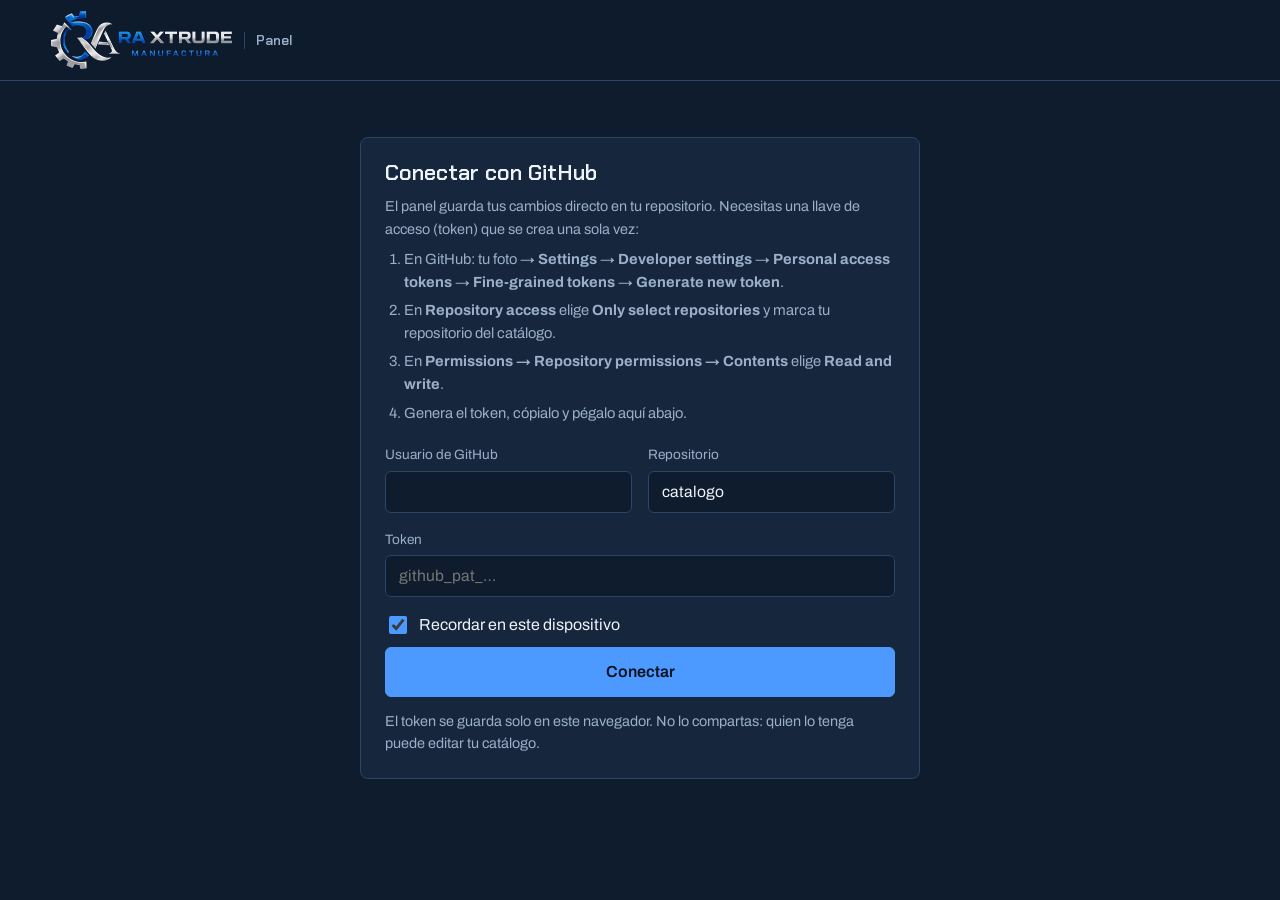
==== admin.html @ fa00239f "Add files via upload" ====
<!doctype html>
<html lang="es">
<head>
  <meta charset="utf-8">
  <meta name="viewport" content="width=device-width, initial-scale=1, viewport-fit=cover">
  <meta name="robots" content="noindex, nofollow">
  <title>Panel del catálogo | RA Xtrude</title>
  <meta name="theme-color" content="#0F1C2E">
  <link rel="icon" type="image/png" href="marca/favicon.png">
  <link rel="apple-touch-icon" href="marca/icono-180.png">
  <link rel="preconnect" href="https://fonts.googleapis.com">
  <link rel="preconnect" href="https://fonts.gstatic.com" crossorigin>
  <link href="https://fonts.googleapis.com/css2?family=Archivo:wght@400;500;600&family=Chakra+Petch:wght@500;600;700&display=swap" rel="stylesheet">
  <link rel="stylesheet" href="estilos.css">
  <style>
    .barra-interior { gap: 1rem; }
    .marca-panel { font: 600 .85rem var(--display); color: var(--tenue); border-left: 1px solid var(--linea); padding-left: .7rem; }
    @media (max-width: 860px) { .marca-panel { display: none; } }
    .acciones { display: flex; align-items: center; gap: .6rem; }
    .estado { font-size: .85rem; color: var(--tenue); }
    .estado.pendiente { color: #FFC56B; }
    .btn:disabled { opacity: .45; cursor: not-allowed; }
    .btn-peligro { background: transparent; color: #FF8A80; border-color: #6B3A40; }
    .btn-peligro:hover { background: rgba(255, 138, 128, .1); }
    .btn-chico { padding: .45rem .7rem; font-size: .82rem; }

    main.envoltura { padding-block: 1.5rem 4rem; }
    .panel { background: var(--panel); border: 1px solid var(--linea); border-radius: 8px; padding: 1.5rem; }
    .panel h2 { font-size: 1.35rem; margin-bottom: .6rem; }
    .panel + .panel { margin-top: 1.25rem; }
    .ayuda { color: var(--tenue); font-size: .9rem; margin: .25rem 0 0; }
    .ayuda a { color: var(--azul); }

    .conectar { max-width: 560px; margin: 2rem auto; }
    .conectar ol { color: var(--tenue); font-size: .92rem; padding-left: 1.2rem; margin: .5rem 0 1.25rem; }
    .conectar li { margin-bottom: .35rem; }
    .conectar code { color: var(--blanco); }

    .campo { display: flex; flex-direction: column; gap: .35rem; margin-bottom: 1rem; min-width: 0; }
    .campo > span { font-size: .85rem; color: var(--tenue); }
    .campo input[type=text], .campo input[type=number], .campo input[type=password], .campo input[type=search], .campo select, .campo textarea, .entrada {
      font: 400 .98rem var(--texto); color: var(--blanco);
      background: var(--fondo); border: 1px solid var(--linea); border-radius: var(--radio);
      padding: .7rem .8rem; width: 100%;
    }
    .campo textarea { min-height: 90px; resize: vertical; }
    .campo input:focus, .campo select:focus, .campo textarea:focus, .entrada:focus { outline: none; border-color: var(--azul); box-shadow: 0 0 0 3px rgba(76,154,255,.25); }
    .campo input[readonly] { color: var(--tenue); }
    .fila { display: grid; gap: 0 1rem; grid-template-columns: repeat(auto-fit, minmax(170px, 1fr)); }
    .casilla { display: flex; align-items: center; gap: .55rem; margin-bottom: .6rem; cursor: pointer; }
    .casilla input { width: 18px; height: 18px; accent-color: var(--azul); }

    .pestanas { display: flex; gap: .4rem; margin-bottom: 1.25rem; border-bottom: 1px solid var(--linea); }
    .pestanas button {
      font: 600 .95rem var(--texto); color: var(--tenue); background: none; border: 0;
      padding: .75rem 1rem; border-bottom: 2px solid transparent; cursor: pointer; margin-bottom: -1px;
    }
    .pestanas button[aria-selected=true] { color: var(--blanco); border-bottom-color: var(--azul); }

    .dos-columnas { display: grid; grid-template-columns: 320px 1fr; gap: 1.25rem; align-items: start; }
    .lista { position: sticky; top: 96px; background: var(--panel); border: 1px solid var(--linea); border-radius: 8px; overflow: hidden; }
    .lista-cabeza { display: grid; gap: .6rem; padding: .9rem; border-bottom: 1px solid var(--linea); }
    .lista ul { list-style: none; margin: 0; padding: 0; max-height: calc(100vh - 260px); overflow-y: auto; }
    .lista li + li { border-top: 1px solid var(--linea); }
    .lista li button {
      width: 100%; display: grid; grid-template-columns: 46px 1fr; gap: .7rem; align-items: center;
      background: none; border: 0; color: var(--blanco); text-align: left; padding: .6rem .9rem; cursor: pointer; font: inherit;
    }
    .lista li button:hover { background: var(--panel-alto); }
    .lista li button[aria-current=true] { background: rgba(76,154,255,.14); box-shadow: inset 3px 0 var(--azul); }
    .lista img { width: 46px; height: 46px; object-fit: cover; border-radius: 4px; background: var(--capa); }
    .lista strong { display: block; font-weight: 500; font-size: .93rem; line-height: 1.3; }
    .lista small { color: var(--tenue); font-size: .78rem; }
    .marca-chica { font-size: .7rem; font-weight: 600; border-radius: 3px; padding: .05rem .35rem; margin-left: .3rem; }
    .marca-chica.oculto { background: #3A4A5E; color: var(--tenue); }
    .marca-chica.nuevo { background: #FFC56B; color: #1A1206; }

    .formulario { background: var(--panel); border: 1px solid var(--linea); border-radius: 8px; padding: 1.5rem; }
    .formulario h2 { font-size: 1.4rem; margin-bottom: 1.2rem; }
    .grupo { border: 0; padding: 0; margin: 0 0 1rem; }
    .grupo legend { font-size: .85rem; color: var(--tenue); margin-bottom: .45rem; padding: 0; }
    .chips label { cursor: pointer; }

    .fotos { display: grid; grid-template-columns: repeat(auto-fill, minmax(130px, 1fr)); gap: .75rem; }
    .foto-item { border: 1px solid var(--linea); border-radius: 6px; overflow: hidden; background: var(--fondo); }
    .foto-item img { width: 100%; aspect-ratio: 1; object-fit: cover; }
    .foto-item div { display: flex; gap: .3rem; padding: .4rem; }
    .foto-item button { flex: 1; font: 500 .75rem var(--texto); background: var(--panel-alto); color: var(--blanco); border: 1px solid var(--linea); border-radius: 4px; padding: .35rem; cursor: pointer; }
    .foto-item .portada { font-size: .75rem; color: var(--azul); padding: .35rem; text-align: center; flex: 1; }
    .subir {
      display: grid; place-items: center; text-align: center; gap: .3rem;
      border: 1px dashed var(--linea); border-radius: 6px; min-height: 130px; cursor: pointer; position: relative; color: var(--tenue); font-size: .85rem; padding: .5rem;
    }
    .subir:hover { border-color: var(--azul); color: var(--blanco); }
    .subir input { position: absolute; opacity: 0; width: 1px; height: 1px; }
    .subir svg { display: block; width: 26px; height: 26px; stroke: currentColor; fill: none; stroke-width: 1.8; stroke-linecap: round; }
    .pie-form { display: flex; justify-content: space-between; gap: 1rem; flex-wrap: wrap; border-top: 1px solid var(--linea); padding-top: 1.2rem; margin-top: .5rem; }

    .tabla-ajustes { display: grid; gap: .5rem; margin-bottom: 1rem; }
    .renglon { display: grid; grid-template-columns: 1fr auto; gap: .5rem; align-items: center; }
    .renglon.mat { grid-template-columns: 120px 1fr auto; }
    .renglon .botones { display: flex; gap: .3rem; }
    .renglon code { font-size: .78rem; color: var(--tenue); }
    .agregar { display: grid; grid-template-columns: 1fr auto; gap: .5rem; }
    .agregar.mat { grid-template-columns: 120px 1fr auto; }

    .aviso {
      position: fixed; left: 50%; bottom: calc(1.25rem + env(safe-area-inset-bottom, 0px)); translate: -50% 0; z-index: 30;
      background: var(--blanco); color: var(--fondo); font-weight: 500; font-size: .92rem;
      padding: .75rem 1.1rem; border-radius: 6px; max-width: calc(100% - 2rem);
      opacity: 0; pointer-events: none; transition: opacity .2s;
    }
    .aviso.visible { opacity: 1; }
    .aviso.error { background: #FF8A80; }
    .vacio-form { color: var(--tenue); text-align: center; padding: 3rem 1rem; }

    @media (max-width: 860px) {
      .dos-columnas { grid-template-columns: 1fr; }
      .lista { position: static; }
      .lista ul { max-height: 300px; }
      .acciones .estado { display: none; }
      .marca-texto small { display: none; }
      .renglon.mat, .agregar.mat { grid-template-columns: 1fr; }
    }
  </style>
</head>
<body>
  <header class="barra">
    <div class="envoltura barra-interior">
      <span class="marca"><img class="marca-logo" src="marca/logo.png" alt="RA Xtrude Manufactura" width="306" height="120"><span class="marca-panel">Panel</span></span>
      <div class="acciones" id="acciones" hidden>
        <span class="estado" id="estado"></span>
        <a class="btn btn-borde btn-chico" id="ver-sitio" href="./" target="_blank" rel="noopener">Ver sitio</a>
        <button class="btn btn-lleno btn-chico" id="publicar" type="button" disabled>Publicar cambios</button>
      </div>
    </div>
  </header>

  <main class="envoltura">
    <!-- Conexión -->
    <section class="panel conectar" id="conectar">
      <h2>Conectar con GitHub</h2>
      <p class="ayuda">El panel guarda tus cambios directo en tu repositorio. Necesitas una llave de acceso (token) que se crea una sola vez:</p>
      <ol>
        <li>En GitHub: tu foto → <b>Settings</b> → <b>Developer settings</b> → <b>Personal access tokens</b> → <b>Fine-grained tokens</b> → <b>Generate new token</b>.</li>
        <li>En <b>Repository access</b> elige <b>Only select repositories</b> y marca tu repositorio del catálogo.</li>
        <li>En <b>Permissions → Repository permissions → Contents</b> elige <b>Read and write</b>.</li>
        <li>Genera el token, cópialo y pégalo aquí abajo.</li>
      </ol>
      <div class="fila">
        <label class="campo"><span>Usuario de GitHub</span><input type="text" id="c-owner" autocomplete="off" autocapitalize="off" spellcheck="false"></label>
        <label class="campo"><span>Repositorio</span><input type="text" id="c-repo" autocomplete="off" autocapitalize="off" spellcheck="false"></label>
      </div>
      <label class="campo"><span>Token</span><input type="password" id="c-token" autocomplete="off" spellcheck="false" placeholder="github_pat_…"></label>
      <label class="casilla"><input type="checkbox" id="c-recordar" checked> Recordar en este dispositivo</label>
      <button class="btn btn-lleno btn-ancho" id="c-conectar" type="button">Conectar</button>
      <p class="ayuda" style="margin-top:.8rem">El token se guarda solo en este navegador. No lo compartas: quien lo tenga puede editar tu catálogo.</p>
    </section>

    <!-- Editor -->
    <section id="editor" hidden>
      <div class="pestanas" role="tablist">
        <button type="button" role="tab" data-vista="modelos" aria-selected="true">Modelos</button>
        <button type="button" role="tab" data-vista="ajustes" aria-selected="false">Categorías y datos</button>
      </div>

      <div id="vista-modelos" class="dos-columnas">
        <aside class="lista">
          <div class="lista-cabeza">
            <button class="btn btn-lleno" id="nuevo" type="button">Agregar modelo</button>
            <label class="campo" style="margin:0"><span class="solo-lector">Buscar modelo</span><input type="search" id="filtro" placeholder="Buscar modelo"></label>
          </div>
          <ul id="lista-modelos"></ul>
        </aside>
        <section class="formulario" id="formulario"></section>
      </div>

      <div id="vista-ajustes" hidden>
        <section class="panel">
          <h2>Datos del negocio</h2>
          <div class="fila">
            <label class="campo"><span>Nombre</span><input type="text" data-negocio="nombre"></label>
            <label class="campo"><span>Ciudad</span><input type="text" data-negocio="ciudad"></label>
          </div>
          <label class="campo"><span>WhatsApp (52 + 1 + 10 dígitos, sin espacios)</span><input type="text" data-negocio="whatsapp" inputmode="numeric"></label>
          <div class="fila">
            <label class="campo"><span>Instagram (liga completa, opcional)</span><input type="text" data-negocio="instagram"></label>
            <label class="campo"><span>Facebook (liga completa, opcional)</span><input type="text" data-negocio="facebook"></label>
          </div>
        </section>

        <section class="panel">
          <h2>Categorías</h2>
          <p class="ayuda" style="margin-bottom:1rem">El orden de esta lista es el orden en el sitio. Solo puedes borrar categorías sin modelos.</p>
          <div class="tabla-ajustes" id="tabla-categorias"></div>
          <div class="agregar">
            <input class="entrada" type="text" id="nueva-cat" placeholder="Nueva categoría, ej. Mascotas">
            <button class="btn btn-borde" type="button" id="agregar-cat">Agregar</button>
          </div>
        </section>

        <section class="panel">
          <h2>Materiales</h2>
          <p class="ayuda" style="margin-bottom:1rem">La descripción es lo que ve el cliente al elegir material.</p>
          <div class="tabla-ajustes" id="tabla-materiales"></div>
          <div class="agregar mat">
            <input class="entrada" type="text" id="nuevo-mat" placeholder="Nombre, ej. ABS">
            <input class="entrada" type="text" id="nuevo-mat-desc" placeholder="Descripción corta">
            <button class="btn btn-borde" type="button" id="agregar-mat">Agregar</button>
          </div>
        </section>

        <section class="panel">
          <h2>Sesión</h2>
          <p class="ayuda" style="margin-bottom:1rem" id="info-repo"></p>
          <button class="btn btn-peligro" type="button" id="salir">Cerrar sesión y olvidar token</button>
        </section>
      </div>
    </section>
  </main>

  <div class="aviso" id="aviso" role="status" aria-live="polite"></div>

<script>
(function () {
  "use strict";
  const $ = (s) => document.querySelector(s);
  const esc = (s) => String(s ?? "").replace(/[&<>"']/g, (c) => ({ "&": "&amp;", "<": "&lt;", ">": "&gt;", '"': "&quot;", "'": "&#39;" }[c]));
  const slug = (s) => String(s || "").normalize("NFD").replace(/[\u0300-\u036f]/g, "").toLowerCase()
    .replace(/[^a-z0-9]+/g, "-").replace(/^-+|-+$/g, "").slice(0, 60);
  const ARCHIVO = "modelos.js";
  const LLAVE = "raxtrude-panel";

  let cfg = null;          // { owner, repo, token, branch }
  let datos = null;        // window.CATALOGO
  let sha = null;          // versión de modelos.js en GitHub
  let guardado = "";       // datos tal como están publicados
  let actual = null;       // modelo seleccionado
  const nuevos = new WeakSet();
  const idManual = new WeakSet();
  const fotosLocales = {}; // ruta -> URL local (fotos recién subidas que el sitio aún no publica)

  /* ---------- Avisos ---------- */
  let tAviso;
  function avisar(texto, error) {
    const a = $("#aviso");
    a.textContent = texto;
    a.className = "aviso visible" + (error ? " error" : "");
    clearTimeout(tAviso);
    tAviso = setTimeout(() => (a.className = "aviso"), error ? 6000 : 3000);
  }

  /* ---------- GitHub API ---------- */
  async function gh(metodo, ruta, cuerpo) {
    const url = `https://api.github.com/repos/${cfg.owner}/${cfg.repo}${ruta ? "/" + ruta : ""}`;
    const r = await fetch(url, {
      method: metodo,
      cache: "no-store",
      headers: {
        Authorization: `Bearer ${cfg.token}`,
        Accept: "application/vnd.github+json",
        "X-GitHub-Api-Version": "2022-11-28",
        ...(cuerpo ? { "Content-Type": "application/json" } : {})
      },
      body: cuerpo ? JSON.stringify(cuerpo) : undefined
    });
    if (!r.ok) {
      const e = await r.json().catch(() => ({}));
      const msj = {
        401: "El token no es válido o ya venció.",
        403: "El token no tiene permiso de escritura (Contents: Read and write).",
        404: "No encontré el repositorio o el archivo. Revisa usuario, repositorio y que el token tenga acceso a ese repositorio.",
        409: "El archivo cambió en GitHub desde que lo abriste. Recarga la página.",
        422: "GitHub rechazó el cambio: " + (e.message || "datos inválidos.")
      }[r.status] || `Error de GitHub (${r.status}): ${e.message || "desconocido"}`;
      throw new Error(msj);
    }
    return r.status === 204 ? null : r.json();
  }
  const texto64 = (s) => { const b = new TextEncoder().encode(s); let bin = ""; for (let i = 0; i < b.length; i += 8192) bin += String.fromCharCode(...b.subarray(i, i + 8192)); return btoa(bin); };
  const deTexto64 = (b) => new TextDecoder().decode(Uint8Array.from(atob(b.replace(/\s/g, "")), (c) => c.charCodeAt(0)));
  const blob64 = (blob) => new Promise((ok, mal) => { const r = new FileReader(); r.onload = () => ok(String(r.result).split(",")[1]); r.onerror = mal; r.readAsDataURL(blob); });

  /* ---------- Conexión ---------- */
  function sugerirRepo() {
    const h = location.hostname;
    if (h.endsWith(".github.io")) {
      const owner = h.split(".")[0];
      const seg = location.pathname.split("/").filter(Boolean)[0];
      const repo = seg && !seg.endsWith(".html") ? seg : `${owner}.github.io`;
      return { owner, repo };
    }
    return { owner: "", repo: "catalogo" };
  }

  async function conectar(c, silencioso) {
    cfg = c;
    try {
      const repo = await gh("GET", "");
      if (repo.permissions && !repo.permissions.push) throw new Error("El token puede leer pero no escribir. Dale permiso Contents: Read and write.");
      cfg.branch = repo.default_branch;
      const arch = await gh("GET", `contents/${ARCHIVO}?ref=${encodeURIComponent(cfg.branch)}`);
      sha = arch.sha;
      const codigo = deTexto64(arch.content);
      const ventana = {};
      new Function("window", codigo)(ventana);
      if (!ventana.CATALOGO) throw new Error("modelos.js no tiene el formato esperado (window.CATALOGO).");
      datos = ventana.CATALOGO;
      datos.categorias ||= [];
      datos.materiales ||= {};
      datos.modelos ||= [];
      datos.negocio ||= {};
      datos.modelos.forEach((m) => { m.imagenes ||= []; m.materiales ||= []; m.colores ||= []; });
      guardado = JSON.stringify(datos);
      if ($("#c-recordar").checked) localStorage.setItem(LLAVE, JSON.stringify({ owner: cfg.owner, repo: cfg.repo, token: cfg.token }));
      iniciarEditor();
    } catch (e) {
      cfg = null;
      $("#conectar").hidden = false;
      if (!silencioso) avisar(e.message, true);
      else avisar("No pude reconectar: " + e.message, true);
    }
  }

  $("#c-conectar").addEventListener("click", async () => {
    const c = { owner: $("#c-owner").value.trim(), repo: $("#c-repo").value.trim(), token: $("#c-token").value.trim() };
    if (!c.owner || !c.repo || !c.token) return avisar("Llena usuario, repositorio y token.", true);
    const b = $("#c-conectar");
    b.disabled = true; b.textContent = "Conectando…";
    await conectar(c);
    b.disabled = false; b.textContent = "Conectar";
  });

  $("#salir").addEventListener("click", () => {
    if (hayCambios() && !confirm("Tienes cambios sin publicar. ¿Salir de todos modos?")) return;
    localStorage.removeItem(LLAVE);
    guardado = JSON.stringify(datos); // evita el aviso al recargar
    location.reload();
  });

  /* ---------- Estado de cambios ---------- */
  const hayCambios = () => datos && JSON.stringify(datos) !== guardado;
  function marcar() {
    const c = hayCambios();
    $("#publicar").disabled = !c;
    const e = $("#estado");
    e.textContent = c ? "Cambios sin publicar" : "Todo publicado";
    e.className = "estado" + (c ? " pendiente" : "");
  }
  window.addEventListener("beforeunload", (e) => { if (hayCambios()) { e.preventDefault(); e.returnValue = ""; } });

  /* ---------- Editor ---------- */
  function iniciarEditor() {
    $("#conectar").hidden = true;
    $("#editor").hidden = false;
    $("#acciones").hidden = false;
    $("#info-repo").textContent = `Conectado a ${cfg.owner}/${cfg.repo} (rama ${cfg.branch}).`;
    actual = datos.modelos[0] || null;
    pintarLista();
    pintarFormulario();
    pintarAjustes();
    marcar();
  }

  document.querySelector(".pestanas").addEventListener("click", (e) => {
    const b = e.target.closest("[data-vista]");
    if (!b) return;
    document.querySelectorAll(".pestanas button").forEach((x) => x.setAttribute("aria-selected", x === b));
    $("#vista-modelos").hidden = b.dataset.vista !== "modelos";
    $("#vista-ajustes").hidden = b.dataset.vista !== "ajustes";
    if (b.dataset.vista === "modelos") { pintarLista(); pintarFormulario(); }
    else pintarAjustes();
  });

  const fotoSrc = (ruta) => fotosLocales[ruta] || ruta;
  const nombreCat = (id) => (datos.categorias.find((c) => c.id === id) || {}).nombre || "Sin categoría";

  /* Lista de modelos */
  function pintarLista() {
    const q = slug($("#filtro").value).replace(/-/g, " ");
    const lista = datos.modelos.filter((m) => !q || slug(m.nombre + " " + nombreCat(m.categoria)).replace(/-/g, " ").includes(q));
    $("#lista-modelos").innerHTML = lista.length
      ? lista.map((m) => {
          const i = datos.modelos.indexOf(m);
          const portada = m.imagenes[0] ? `<img src="${esc(fotoSrc(m.imagenes[0]))}" alt="">` : `<img alt="">`;
          return `<li><button type="button" data-i="${i}" aria-current="${m === actual}">${portada}
            <span><strong>${esc(m.nombre || "Sin nombre")}${m.disponible === false ? '<span class="marca-chica oculto">Oculto</span>' : ""}${nuevos.has(m) ? '<span class="marca-chica nuevo">Nuevo</span>' : ""}</strong>
            <small>${esc(nombreCat(m.categoria))}${m.precioDesde ? " · $" + esc(m.precioDesde) : ""}</small></span></button></li>`;
        }).join("")
      : `<li class="vacio-form" style="padding:1.5rem">Sin resultados</li>`;
  }
  $("#lista-modelos").addEventListener("click", (e) => {
    const b = e.target.closest("[data-i]");
    if (!b) return;
    actual = datos.modelos[Number(b.dataset.i)];
    pintarLista();
    pintarFormulario();
    if (innerWidth < 860) $("#formulario").scrollIntoView({ behavior: "smooth" });
  });
  $("#filtro").addEventListener("input", pintarLista);

  $("#nuevo").addEventListener("click", () => {
    const m = {
      id: "", nombre: "", categoria: (datos.categorias[0] || {}).id || "",
      descripcion: "", imagenes: [], precioDesde: null, medidas: "", entrega: "2–3 días",
      materiales: [], colores: [], destacado: false, disponible: true
    };
    datos.modelos.unshift(m);
    nuevos.add(m);
    actual = m;
    $("#filtro").value = "";
    pintarLista();
    pintarFormulario();
    marcar();
    $("#f-nombre").focus();
  });

  /* Formulario del modelo */
  function pintarFormulario() {
    const f = $("#formulario");
    const m = actual;
    if (!m) { f.innerHTML = `<p class="vacio-form">Elige un modelo de la lista o agrega uno nuevo.</p>`; return; }
    const esNuevo = nuevos.has(m);
    const mats = Object.keys(datos.materiales);
    f.innerHTML = `
      <h2>${esNuevo ? "Nuevo modelo" : "Editar modelo"}</h2>
      <label class="campo"><span>Nombre</span><input type="text" id="f-nombre" data-campo="nombre" value="${esc(m.nombre)}" placeholder="Ej. Maceta con autorriego"></label>
      <div class="fila">
        <label class="campo"><span>Categoría</span><select data-campo="categoria">
          ${datos.categorias.map((c) => `<option value="${esc(c.id)}" ${c.id === m.categoria ? "selected" : ""}>${esc(c.nombre)}</option>`).join("")}
        </select></label>
        <label class="campo"><span>Precio desde (MXN)</span><input type="number" min="0" step="10" inputmode="numeric" data-campo="precioDesde" value="${m.precioDesde ?? ""}"></label>
      </div>
      <label class="campo"><span>Descripción</span><textarea data-campo="descripcion" placeholder="Para qué sirve y qué la hace buena, en 1 a 3 frases.">${esc(m.descripcion)}</textarea></label>
      <div class="fila">
        <label class="campo"><span>Medidas</span><input type="text" data-campo="medidas" value="${esc(m.medidas)}" placeholder="120 × 80 × 40 mm"></label>
        <label class="campo"><span>Tiempo de entrega</span><input type="text" data-campo="entrega" value="${esc(m.entrega)}" placeholder="2–3 días"></label>
      </div>
      <fieldset class="grupo"><legend>Materiales disponibles</legend>
        <div class="chips">${mats.map((x) => `<label><input type="checkbox" data-material value="${esc(x)}" ${m.materiales.includes(x) ? "checked" : ""}><span>${esc(x)}</span></label>`).join("")}</div>
      </fieldset>
      <label class="campo"><span>Colores (separados por coma)</span><input type="text" data-campo="colores" value="${esc(m.colores.join(", "))}" placeholder="Negro, Blanco, Azul"></label>
      <fieldset class="grupo"><legend>Fotos (la primera es la portada)</legend>
        <div class="fotos" id="fotos">
          ${m.imagenes.map((r, i) => `<div class="foto-item"><img src="${esc(fotoSrc(r))}" alt="Foto ${i + 1}" loading="lazy"><div>
            ${i === 0 ? `<span class="portada">Portada</span>` : `<button type="button" data-portada="${i}">Portada</button>`}
            <button type="button" data-quitar="${i}">Quitar</button></div></div>`).join("")}
          <label class="subir"><input type="file" accept="image/*" multiple id="f-fotos">
            <svg viewBox="0 0 24 24" aria-hidden="true"><path d="M12 16V4M7 9l5-5 5 5M5 20h14"/></svg>
            <span id="f-subir-texto">Subir fotos</span></label>
        </div>
      </fieldset>
      <label class="casilla"><input type="checkbox" data-campo="disponible" ${m.disponible !== false ? "checked" : ""}> Mostrar en el catálogo</label>
      <label class="casilla"><input type="checkbox" data-campo="destacado" ${m.destacado ? "checked" : ""}> Marcar como "Más pedido" (aparece primero)</label>
      <label class="campo" style="margin-top:.6rem"><span>Identificador para el enlace${esNuevo ? "" : " (no se puede cambiar)"}</span>
        <input type="text" data-campo="id" value="${esc(m.id)}" ${esNuevo ? "" : "readonly"} autocapitalize="off" spellcheck="false">
        <span class="ayuda" id="f-enlace">…/#modelo=${esc(m.id)}</span></label>
      <div class="pie-form">
        <button class="btn btn-peligro" type="button" id="f-eliminar">Eliminar modelo</button>
        <a class="btn btn-borde" href="./#modelo=${encodeURIComponent(m.id)}" target="_blank" rel="noopener" ${esNuevo ? "hidden" : ""}>Ver en el sitio</a>
      </div>`;
  }

  $("#formulario").addEventListener("input", (e) => {
    const m = actual;
    const el = e.target;
    if (!m) return;
    if (el.dataset.material !== undefined) {
      m.materiales = [...document.querySelectorAll("[data-material]:checked")].map((x) => x.value);
    } else if (el.dataset.campo) {
      const k = el.dataset.campo;
      if (el.type === "checkbox") {
        if (k === "destacado") { if (el.checked) m.destacado = true; else delete m.destacado; }
        if (k === "disponible") { if (el.checked) delete m.disponible; else m.disponible = false; }
      } else if (k === "precioDesde") m.precioDesde = el.value === "" ? null : Number(el.value);
      else if (k === "colores") m.colores = el.value.split(",").map((s) => s.trim()).filter(Boolean);
      else if (k === "id") { m.id = slug(el.value); idManual.add(m); $("#f-enlace").textContent = `…/#modelo=${m.id}`; }
      else m[k] = el.value;

      if (k === "nombre" && nuevos.has(m) && !idManual.has(m)) {
        m.id = idUnico(slug(m.nombre), m);
        const campoId = document.querySelector('[data-campo="id"]');
        if (campoId) campoId.value = m.id;
        $("#f-enlace").textContent = `…/#modelo=${m.id}`;
      }
    }
    if (["nombre", "categoria", "precioDesde", "disponible"].includes(el.dataset.campo)) pintarLista();
    marcar();
  });
  // "change" cubre selects y checkboxes en navegadores que no disparan input
  $("#formulario").addEventListener("change", (e) => {
    if (e.target.tagName === "SELECT" || e.target.type === "checkbox") e.target.dispatchEvent(new Event("input", { bubbles: true }));
  });

  function idUnico(base, propio) {
    base = base || "modelo";
    let id = base, n = 2;
    while (datos.modelos.some((x) => x !== propio && x.id === id)) id = `${base}-${n++}`;
    return id;
  }

  $("#formulario").addEventListener("click", async (e) => {
    const m = actual;
    const p = e.target.closest("[data-portada]");
    const q = e.target.closest("[data-quitar]");
    if (p) {
      const i = Number(p.dataset.portada);
      m.imagenes.unshift(m.imagenes.splice(i, 1)[0]);
      pintarFormulario(); pintarLista(); marcar();
    }
    if (q) {
      m.imagenes.splice(Number(q.dataset.quitar), 1);
      pintarFormulario(); pintarLista(); marcar();
    }
    if (e.target.id === "f-eliminar") {
      if (!confirm(`¿Eliminar "${m.nombre || "este modelo"}"? Se quita del catálogo al publicar.`)) return;
      datos.modelos.splice(datos.modelos.indexOf(m), 1);
      actual = datos.modelos[0] || null;
      pintarLista(); pintarFormulario(); marcar();
    }
  });

  /* Fotos: se reducen a 1200 px y se suben de inmediato a /imagenes */
  async function reducir(archivo) {
    let fuente;
    try { fuente = await createImageBitmap(archivo, { imageOrientation: "from-image" }); }
    catch {
      fuente = await new Promise((ok, mal) => { const i = new Image(); i.onload = () => ok(i); i.onerror = () => mal(new Error(`No pude leer ${archivo.name}. Usa JPG o PNG.`)); i.src = URL.createObjectURL(archivo); });
    }
    const max = 1200;
    const w = fuente.width, h = fuente.height;
    const k = Math.min(1, max / Math.max(w, h));
    const lienzo = document.createElement("canvas");
    lienzo.width = Math.round(w * k); lienzo.height = Math.round(h * k);
    lienzo.getContext("2d").drawImage(fuente, 0, 0, lienzo.width, lienzo.height);
    const aBlob = (tipo, cal) => new Promise((ok) => lienzo.toBlob(ok, tipo, cal));
    let blob = await aBlob("image/webp", 0.8);
    if (!blob || blob.type !== "image/webp") blob = await aBlob("image/jpeg", 0.85);
    return { blob, ext: blob.type === "image/webp" ? "webp" : "jpg" };
  }

  $("#formulario").addEventListener("change", async (e) => {
    if (e.target.id !== "f-fotos") return;
    const m = actual;
    const archivos = [...e.target.files];
    if (!archivos.length) return;
    if (!m.id) { avisar("Primero escribe el nombre del modelo.", true); e.target.value = ""; return; }
    const texto = $("#f-subir-texto");
    let hechas = 0;
    for (const a of archivos) {
      texto.textContent = `Subiendo ${hechas + 1} de ${archivos.length}…`;
      try {
        const { blob, ext } = await reducir(a);
        const ruta = `imagenes/${m.id}-${Date.now().toString(36)}.${ext}`;
        await gh("PUT", `contents/${ruta}`, { message: `Foto: ${m.nombre || m.id}`, content: await blob64(blob), branch: cfg.branch });
        fotosLocales[ruta] = URL.createObjectURL(blob);
        m.imagenes.push(ruta);
        hechas++;
      } catch (err) {
        avisar(err.message, true);
        break;
      }
    }
    pintarFormulario(); pintarLista(); marcar();
    if (hechas) avisar(`${hechas} foto${hechas > 1 ? "s" : ""} subida${hechas > 1 ? "s" : ""}. Publica los cambios para que aparezcan en el sitio.`);
  });

  /* ---------- Ajustes ---------- */
  function pintarAjustes() {
    document.querySelectorAll("[data-negocio]").forEach((el) => (el.value = datos.negocio[el.dataset.negocio] || ""));
    const usados = (id) => datos.modelos.filter((m) => m.categoria === id).length;
    $("#tabla-categorias").innerHTML = datos.categorias.map((c, i) => `
      <div class="renglon">
        <label class="campo" style="margin:0"><span class="solo-lector">Nombre de la categoría</span>
          <input type="text" data-cat-nombre="${i}" value="${esc(c.nombre)}"></label>
        <div class="botones">
          <button class="btn btn-borde btn-chico" type="button" data-cat-subir="${i}" ${i === 0 ? "disabled" : ""} aria-label="Subir">↑</button>
          <button class="btn btn-borde btn-chico" type="button" data-cat-bajar="${i}" ${i === datos.categorias.length - 1 ? "disabled" : ""} aria-label="Bajar">↓</button>
          <button class="btn btn-peligro btn-chico" type="button" data-cat-borrar="${i}" ${usados(c.id) ? `disabled title="Tiene ${usados(c.id)} modelo(s)"` : ""}>Borrar</button>
        </div>
      </div>`).join("");
    const usaMat = (x) => datos.modelos.filter((m) => m.materiales.includes(x)).length;
    $("#tabla-materiales").innerHTML = Object.entries(datos.materiales).map(([k, v]) => `
      <div class="renglon mat">
        <strong style="font-family:var(--display)">${esc(k)}</strong>
        <label class="campo" style="margin:0"><span class="solo-lector">Descripción de ${esc(k)}</span>
          <input type="text" data-mat-desc="${esc(k)}" value="${esc(v)}"></label>
        <div class="botones"><button class="btn btn-peligro btn-chico" type="button" data-mat-borrar="${esc(k)}" ${usaMat(k) ? `disabled title="Lo usan ${usaMat(k)} modelo(s)"` : ""}>Borrar</button></div>
      </div>`).join("");
  }

  $("#vista-ajustes").addEventListener("input", (e) => {
    const el = e.target;
    if (el.dataset.negocio) datos.negocio[el.dataset.negocio] = el.dataset.negocio === "whatsapp" ? el.value.replace(/\D/g, "") : el.value.trim();
    if (el.dataset.catNombre !== undefined) datos.categorias[Number(el.dataset.catNombre)].nombre = el.value;
    if (el.dataset.matDesc !== undefined) datos.materiales[el.dataset.matDesc] = el.value;
    marcar();
  });

  $("#vista-ajustes").addEventListener("click", (e) => {
    const t = e.target.closest("button");
    if (!t) return;
    const cats = datos.categorias;
    if (t.dataset.catSubir) { const i = +t.dataset.catSubir; [cats[i - 1], cats[i]] = [cats[i], cats[i - 1]]; }
    else if (t.dataset.catBajar) { const i = +t.dataset.catBajar; [cats[i + 1], cats[i]] = [cats[i], cats[i + 1]]; }
    else if (t.dataset.catBorrar) cats.splice(+t.dataset.catBorrar, 1);
    else if (t.dataset.matBorrar) delete datos.materiales[t.dataset.matBorrar];
    else if (t.id === "agregar-cat") {
      const nombre = $("#nueva-cat").value.trim();
      if (!nombre) return;
      let id = slug(nombre) || "categoria", n = 2;
      while (cats.some((c) => c.id === id)) id = `${slug(nombre)}-${n++}`;
      cats.push({ id, nombre });
      $("#nueva-cat").value = "";
    } else if (t.id === "agregar-mat") {
      const nombre = $("#nuevo-mat").value.trim();
      if (!nombre) return;
      if (datos.materiales[nombre] !== undefined) return avisar("Ese material ya existe.", true);
      datos.materiales[nombre] = $("#nuevo-mat-desc").value.trim();
      $("#nuevo-mat").value = ""; $("#nuevo-mat-desc").value = "";
    } else return;
    pintarAjustes(); marcar();
  });

  /* ---------- Publicar ---------- */
  function validar() {
    if (!/^\d{12,13}$/.test(datos.negocio.whatsapp || "")) return { msj: "Revisa el número de WhatsApp en Categorías y datos (52 + 1 + 10 dígitos)." };
    const ids = new Set();
    for (const m of datos.modelos) {
      if (!m.nombre || !m.nombre.trim()) return { msj: "Hay un modelo sin nombre.", m };
      if (!m.id) return { msj: `"${m.nombre}" no tiene identificador.`, m };
      if (ids.has(m.id)) return { msj: `El identificador "${m.id}" está repetido.`, m };
      ids.add(m.id);
      if (!datos.categorias.some((c) => c.id === m.categoria)) return { msj: `"${m.nombre}" no tiene una categoría válida.`, m };
    }
    return null;
  }

  function generarArchivo() {
    const limpio = JSON.parse(JSON.stringify(datos));
    limpio.modelos.forEach((m) => { if (m.precioDesde == null) delete m.precioDesde; });
    return `/* Catálogo RA Xtrude Manufactura.
   Este archivo lo genera el panel (admin.html). Puedes editarlo a mano,
   pero el panel lo reescribe completo cada vez que publicas. */

window.CATALOGO = ${JSON.stringify(limpio, null, 2)};
`;
  }

  $("#publicar").addEventListener("click", async () => {
    const error = validar();
    if (error) {
      avisar(error.msj, true);
      if (error.m) {
        actual = error.m;
        document.querySelector('[data-vista="modelos"]').click();
      } else document.querySelector('[data-vista="ajustes"]').click();
      return;
    }
    const b = $("#publicar");
    b.disabled = true; b.textContent = "Publicando…";
    try {
      const r = await gh("PUT", `contents/${ARCHIVO}`, {
        message: "Actualizar catálogo desde el panel",
        content: texto64(generarArchivo()),
        sha,
        branch: cfg.branch
      });
      sha = r.content.sha;
      guardado = JSON.stringify(datos);
      datos.modelos.forEach((m) => nuevos.delete(m));
      avisar("Publicado. El sitio se actualiza en 1 o 2 minutos.");
      pintarLista(); pintarFormulario();
    } catch (e) {
      avisar(e.message, true);
    }
    b.textContent = "Publicar cambios";
    marcar();
  });

  /* ---------- Arranque ---------- */
  const s = sugerirRepo();
  $("#c-owner").value = s.owner;
  $("#c-repo").value = s.repo;
  try {
    const recordado = JSON.parse(localStorage.getItem(LLAVE) || "null");
    if (recordado && recordado.token) {
      $("#c-owner").value = recordado.owner; $("#c-repo").value = recordado.repo; $("#c-token").value = recordado.token;
      $("#conectar").hidden = true;
      conectar(recordado, true);
    }
  } catch { /* sin almacenamiento disponible */ }
})();
</script>
</body>
</html>
---- estilos.css ----
/* RA Xtrude — catálogo. Paleta azul acero con blanco hielo. */
:root {
  --fondo: #0F1C2E;
  --panel: #15263D;
  --panel-alto: #1B3049;
  --linea: #2A4566;
  --azul: #4C9AFF;
  --azul-hondo: #2D6CDF;
  --blanco: #EEF3F9;
  --tenue: #9AB0C8;
  --capa: #192D46;

  --display: "Chakra Petch", "Bahnschrift", "Arial Narrow", sans-serif;
  --texto: "Archivo", "Segoe UI", system-ui, sans-serif;

  --radio: 6px;
  color-scheme: dark;
  box-sizing: border-box;
  padding-top: env(safe-area-inset-top, 0px);
  padding-bottom: env(safe-area-inset-bottom, 0px);
}
*, *::before, *::after { box-sizing: inherit; }
html { scroll-padding-top: calc(140px + env(safe-area-inset-top, 0px)); }
body {
  margin: 0;
  background: var(--fondo);
  color: var(--blanco);
  font: 400 1rem/1.55 var(--texto);
  -webkit-font-smoothing: antialiased;
}
img { max-width: 100%; display: block; }
[hidden] { display: none !important; }
h1, h2, h3 { font-family: var(--display); font-weight: 600; line-height: 1.1; margin: 0; }
a { color: inherit; }
:focus-visible { outline: 2px solid var(--azul); outline-offset: 3px; }

.envoltura { width: min(1180px, 100% - 2.5rem); margin-inline: auto; }
.solo-lector { position: absolute; width: 1px; height: 1px; overflow: hidden; clip: rect(0 0 0 0); white-space: nowrap; }
.saltar { position: absolute; left: -999px; top: 0; background: var(--azul); color: var(--fondo); padding: .5rem 1rem; z-index: 50; }
.saltar:focus { left: 1rem; top: 1rem; }

/* Botones */
.btn {
  display: inline-flex; align-items: center; justify-content: center; gap: .5rem;
  font: 600 .95rem/1 var(--texto);
  text-decoration: none; cursor: pointer;
  padding: .8rem 1.25rem; border-radius: var(--radio);
  border: 1px solid var(--azul);
  transition: background-color .15s, color .15s;
}
.btn-lleno { background: var(--azul); color: #06111F; }
.btn-lleno:hover { background: #79B4FF; }
.btn-borde { background: transparent; color: var(--blanco); }
.btn-borde:hover { background: rgba(76, 154, 255, .14); }
.btn-ancho { width: 100%; padding-block: 1rem; font-size: 1rem; }

/* Barra superior */
.barra {
  position: sticky; top: env(safe-area-inset-top, 0px); z-index: 10;
  background: rgba(15, 28, 46, .92);
  backdrop-filter: blur(8px);
  border-bottom: 1px solid var(--linea);
}
.barra-interior { display: flex; align-items: center; justify-content: space-between; height: 80px; }
.marca { display: flex; align-items: center; gap: .7rem; text-decoration: none; }
.marca-logo { height: 60px; width: auto; }
@media (max-width: 480px) { .marca-logo { height: 42px; } }
.marca-icono { width: 30px; height: 30px; fill: none; stroke: var(--azul); stroke-width: 2.2; stroke-linejoin: round; }
.marca-texto { font: 700 1.2rem/1 var(--display); letter-spacing: .02em; display: flex; flex-direction: column; }
.marca-texto small { font: 500 .72rem/1.3 var(--texto); color: var(--tenue); letter-spacing: .04em; }
.barra .btn { padding: .55rem 1rem; font-size: .88rem; }

/* Intro: líneas de capa como textura, el rasgo de la marca */
.intro {
  padding: clamp(2.5rem, 7vw, 5rem) 0 2rem;
  background:
    linear-gradient(180deg, transparent 55%, var(--fondo)),
    repeating-linear-gradient(180deg, transparent 0 5px, rgba(76, 154, 255, .07) 5px 6px);
}
.intro h1 {
  font-size: clamp(2.2rem, 6.2vw, 4.4rem);
  font-weight: 700;
  letter-spacing: -.01em;
  max-width: 18ch;
}
.intro-texto { color: var(--tenue); font-size: 1.1rem; max-width: 52ch; margin: 1.1rem 0 1.8rem; }

.buscador { position: relative; max-width: 520px; }
.buscador svg {
  position: absolute; left: 1rem; top: 50%; translate: 0 -50%;
  width: 20px; height: 20px; fill: none; stroke: var(--tenue); stroke-width: 2; stroke-linecap: round;
}
.buscador input {
  width: 100%;
  font: 400 1rem var(--texto); color: var(--blanco);
  background: var(--panel); border: 1px solid var(--linea); border-radius: var(--radio);
  padding: .9rem 1rem .9rem 2.9rem;
}
.buscador input::placeholder { color: #6F86A0; }
.buscador input:focus { outline: none; border-color: var(--azul); box-shadow: 0 0 0 3px rgba(76, 154, 255, .25); }

/* Categorías */
.categorias {
  position: sticky; top: calc(80px + env(safe-area-inset-top, 0px)); z-index: 9;
  background: var(--fondo);
  border-bottom: 1px solid var(--linea);
}
.categorias-interior { display: flex; gap: .5rem; overflow-x: auto; padding-block: .85rem; scrollbar-width: none; }
.categorias-interior::-webkit-scrollbar { display: none; }
.cat-btn {
  flex: none;
  font: 500 .95rem/1 var(--texto); color: var(--tenue);
  background: transparent; border: 1px solid var(--linea); border-radius: 999px;
  padding: .6rem 1rem; cursor: pointer;
  display: inline-flex; gap: .5rem; align-items: center;
}
.cat-btn span { font-family: var(--display); font-size: .85rem; color: #6F86A0; }
.cat-btn:hover { color: var(--blanco); border-color: var(--tenue); }
.cat-btn[aria-pressed="true"] { background: var(--blanco); border-color: var(--blanco); color: var(--fondo); }
.cat-btn[aria-pressed="true"] span { color: var(--azul-hondo); }

/* Rejilla */
.catalogo { padding-block: 1.5rem 4rem; }
.conteo { color: var(--tenue); margin: 0 0 1.2rem; font-size: .92rem; }
.rejilla { display: grid; gap: 1.25rem; grid-template-columns: repeat(auto-fill, minmax(260px, 1fr)); }

.tarjeta {
  display: flex; flex-direction: column;
  text-decoration: none;
  background: var(--panel);
  border: 1px solid var(--linea);
  border-radius: var(--radio);
  overflow: hidden;
  transition: border-color .15s;
}
.tarjeta:hover { border-color: var(--azul); }
.tarjeta:hover .foto img { scale: 1.03; }
.foto { aspect-ratio: 4 / 3; overflow: hidden; background: var(--capa); }
.foto img { width: 100%; height: 100%; object-fit: cover; transition: scale .3s; }
.cuerpo { padding: 1rem 1rem .9rem; flex: 1; display: flex; flex-direction: column; gap: .3rem; }
.cat { margin: 0; font-size: .82rem; color: var(--azul); font-weight: 500; }
.tarjeta h3 { font-size: 1.15rem; font-weight: 600; }
.precio { margin: .35rem 0 0; font: 600 1.05rem var(--display); }
.precio small { font: 400 .8rem var(--texto); color: var(--tenue); margin-right: .25rem; }
.sello {
  align-self: flex-start;
  font-size: .75rem; font-weight: 600; color: var(--fondo);
  background: var(--azul); border-radius: 3px; padding: .15rem .45rem; margin-bottom: .2rem;
}

/* Ficha técnica: cuadro tipo plano de ingeniería */
.ficha {
  display: grid; grid-template-columns: 1.2fr 1fr .8fr;
  margin: 0;
  border-top: 1px solid var(--linea);
}
.ficha div { padding: .55rem .75rem; border-left: 1px solid var(--linea); min-width: 0; }
.ficha div:first-child { border-left: 0; }
.ficha dt { font-size: .7rem; color: #7890AA; }
.ficha dd { margin: .1rem 0 0; font: 500 .82rem/1.3 var(--display); color: var(--blanco); overflow-wrap: anywhere; }

.vacio { text-align: center; padding: 3rem 1rem; color: var(--tenue); }
.vacio p { margin: 0 0 1rem; }

/* Piezas a la medida */
.medida { border-top: 1px solid var(--linea); background: var(--panel); }
.medida-interior { display: flex; gap: 2rem; align-items: center; justify-content: space-between; padding-block: 2.5rem; flex-wrap: wrap; }
.medida h2 { font-size: 1.6rem; margin-bottom: .5rem; }
.medida p { color: var(--tenue); max-width: 60ch; margin: 0; }

.pie { border-top: 1px solid var(--linea); }
.pie-interior { display: flex; justify-content: space-between; gap: 1rem; flex-wrap: wrap; padding-block: 1.5rem; color: #7890AA; font-size: .88rem; }
.pie p { margin: 0; }
.pie-redes a { color: var(--tenue); margin-left: 1rem; }

/* Detalle (diálogo) */
dialog {
  padding: 0; border: 1px solid var(--linea); border-radius: 10px;
  background: var(--panel); color: var(--blanco);
  width: min(980px, 100% - 1.5rem); max-height: calc(100% - 2rem);
}
dialog::backdrop { background: rgba(5, 11, 20, .75); }
dialog[open] { animation: abrir .2s ease-out; }
@keyframes abrir { from { opacity: 0; translate: 0 12px; } }
.d-caja { display: grid; grid-template-columns: 1.1fr 1fr; position: relative; }
.d-cerrar {
  position: absolute; top: .75rem; right: .75rem; z-index: 2;
  width: 40px; height: 40px; border-radius: 50%;
  background: rgba(15, 28, 46, .85); border: 1px solid var(--linea); cursor: pointer;
  display: grid; place-items: center;
}
.d-cerrar svg { width: 18px; height: 18px; stroke: var(--blanco); stroke-width: 2; stroke-linecap: round; }
.d-galeria { background: var(--capa); display: flex; flex-direction: column; }
.d-foto { aspect-ratio: 1; flex: 1; min-height: 0; }
.d-foto img { width: 100%; height: 100%; object-fit: cover; }
.d-miniaturas { display: flex; gap: .5rem; padding: .6rem; overflow-x: auto; }
.d-miniaturas:empty { display: none; }
.d-miniaturas button { flex: none; width: 64px; height: 64px; padding: 0; border: 2px solid transparent; border-radius: 4px; overflow: hidden; cursor: pointer; background: none; }
.d-miniaturas button[aria-current="true"] { border-color: var(--azul); }
.d-miniaturas img { width: 100%; height: 100%; object-fit: cover; }

.d-info { padding: 1.75rem 1.75rem 1.5rem; display: flex; flex-direction: column; gap: .35rem; }
.d-info h2 { font-size: 1.75rem; padding-right: 2.5rem; }
.d-info .precio { font-size: 1.3rem; }
.d-desc { color: var(--tenue); margin: .5rem 0 .75rem; }

.opciones { border: 0; padding: 0; margin: 0 0 .9rem; }
.opciones legend { font-size: .85rem; color: var(--tenue); margin-bottom: .45rem; padding: 0; }
.chips { display: flex; flex-wrap: wrap; gap: .4rem; }
.chips label { position: relative; }
.chips input { position: absolute; opacity: 0; inset: 0; margin: 0; cursor: pointer; }
.chips span {
  display: inline-block; padding: .45rem .8rem;
  border: 1px solid var(--linea); border-radius: var(--radio);
  font: 500 .88rem/1 var(--display); color: var(--tenue);
}
.chips input:checked + span { border-color: var(--azul); color: var(--blanco); background: rgba(76, 154, 255, .16); }
.chips input:focus-visible + span { outline: 2px solid var(--azul); outline-offset: 2px; }
.opcion-nota { margin: .45rem 0 0; font-size: .85rem; color: var(--tenue); }

.ficha-detalle { grid-template-columns: repeat(auto-fit, minmax(0, 1fr)); border: 1px solid var(--linea); border-radius: var(--radio); margin: .2rem 0 1.1rem; }
.d-nota { margin: .6rem 0 0; font-size: .82rem; color: #7890AA; text-align: center; }

@media (max-width: 760px) {
  .d-caja { grid-template-columns: 1fr; }
  .d-foto { aspect-ratio: 4 / 3; }
  .d-info { padding: 1.25rem 1.25rem 0; }
  .d-foto { flex: none; }
  .d-pedido {
    position: sticky; bottom: 0; margin-inline: -1.25rem;
    padding: .9rem 1.25rem calc(.9rem + env(safe-area-inset-bottom, 0px));
    background: var(--panel); border-top: 1px solid var(--linea);
  }
  dialog { width: 100%; max-width: 100%; max-height: 100%; height: 100%; border-radius: 0; margin: 0; }
  .medida-interior .btn { width: 100%; }
}
@media (prefers-reduced-motion: reduce) {
  *, *::before, *::after { animation: none !important; transition: none !important; }
}
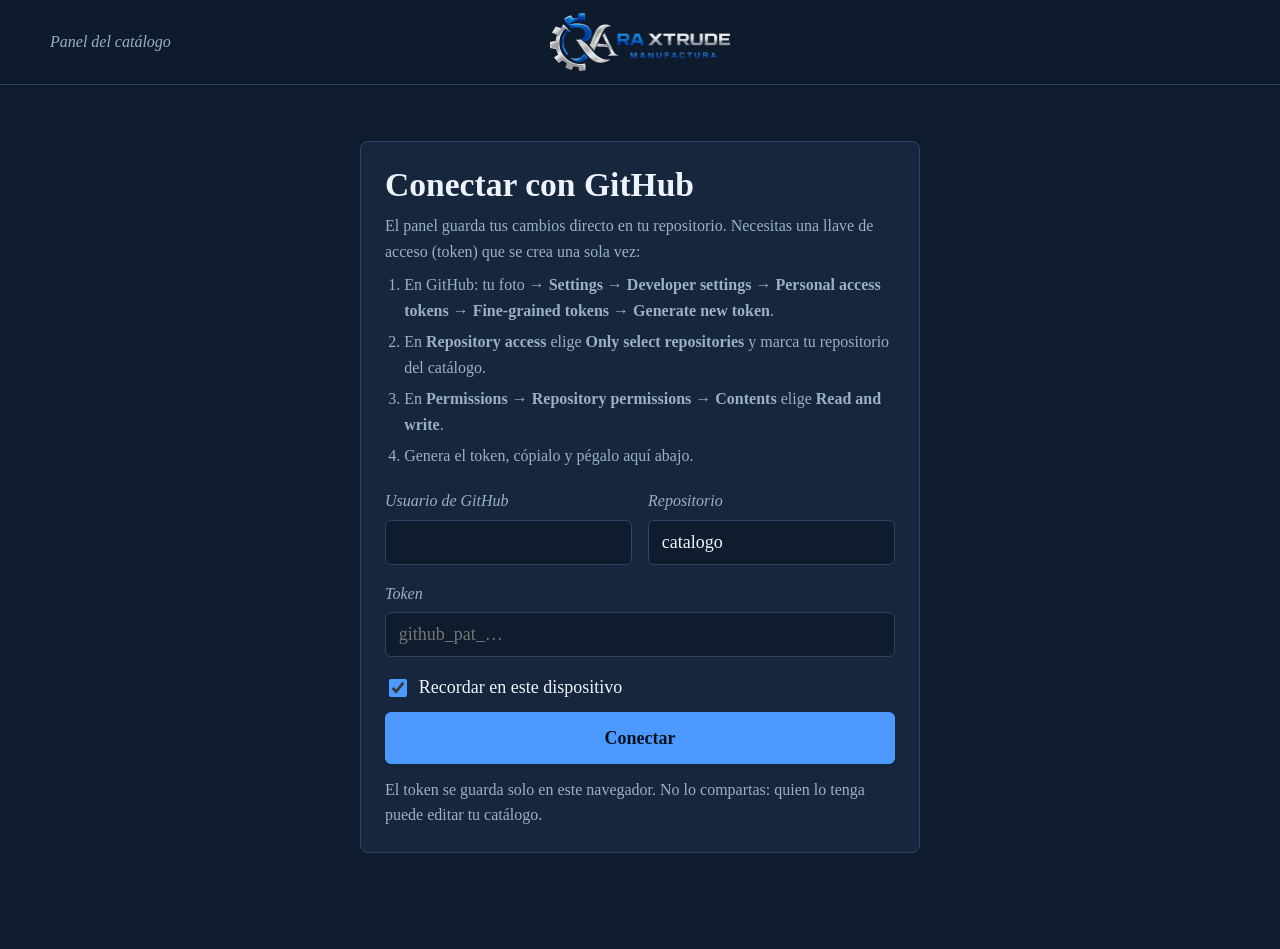
==== commit 21c274a0: "Add files via upload" ====
--- a/admin.html
+++ b/admin.html
@@ -8,38 +8,40 @@
   <meta name="theme-color" content="#0F1C2E">
   <link rel="icon" type="image/png" href="marca/favicon.png">
   <link rel="apple-touch-icon" href="marca/icono-180.png">
-  <link rel="preconnect" href="https://fonts.googleapis.com">
-  <link rel="preconnect" href="https://fonts.gstatic.com" crossorigin>
-  <link href="https://fonts.googleapis.com/css2?family=Archivo:wght@400;500;600&family=Chakra+Petch:wght@500;600;700&display=swap" rel="stylesheet">
   <link rel="stylesheet" href="estilos.css">
   <style>
     .barra-interior { gap: 1rem; }
-    .marca-panel { font: 600 .85rem var(--display); color: var(--tenue); border-left: 1px solid var(--linea); padding-left: .7rem; }
-    @media (max-width: 860px) { .marca-panel { display: none; } }
+    .marca-panel { font: italic 400 var(--t-apoyo) var(--texto); color: var(--tenue); }
+    @media (max-width: 860px) {
+      .barra-interior { grid-template-columns: 1fr; height: auto; padding-block: .6rem; justify-items: center; gap: .5rem; }
+      .barra-interior .marca { grid-column: 1; }
+      .barra-interior > .acciones { justify-self: center; }
+      .marca-panel { display: none; }
+    }
     .acciones { display: flex; align-items: center; gap: .6rem; }
-    .estado { font-size: .85rem; color: var(--tenue); }
+    .estado { font-size: var(--t-nota); font-style: italic; color: var(--tenue); }
     .estado.pendiente { color: #FFC56B; }
     .btn:disabled { opacity: .45; cursor: not-allowed; }
     .btn-peligro { background: transparent; color: #FF8A80; border-color: #6B3A40; }
     .btn-peligro:hover { background: rgba(255, 138, 128, .1); }
-    .btn-chico { padding: .45rem .7rem; font-size: .82rem; }
+    .btn-chico { padding: .5rem .75rem; font-size: .95rem; }
 
     main.envoltura { padding-block: 1.5rem 4rem; }
     .panel { background: var(--panel); border: 1px solid var(--linea); border-radius: 8px; padding: 1.5rem; }
-    .panel h2 { font-size: 1.35rem; margin-bottom: .6rem; }
+    .panel h2 { font-size: var(--t-seccion); margin-bottom: .6rem; }
     .panel + .panel { margin-top: 1.25rem; }
-    .ayuda { color: var(--tenue); font-size: .9rem; margin: .25rem 0 0; }
+    .ayuda { color: var(--tenue); font-size: var(--t-apoyo); margin: .25rem 0 0; }
     .ayuda a { color: var(--azul); }
 
     .conectar { max-width: 560px; margin: 2rem auto; }
-    .conectar ol { color: var(--tenue); font-size: .92rem; padding-left: 1.2rem; margin: .5rem 0 1.25rem; }
+    .conectar ol { color: var(--tenue); font-size: var(--t-apoyo); padding-left: 1.2rem; margin: .5rem 0 1.25rem; }
     .conectar li { margin-bottom: .35rem; }
     .conectar code { color: var(--blanco); }
 
     .campo { display: flex; flex-direction: column; gap: .35rem; margin-bottom: 1rem; min-width: 0; }
-    .campo > span { font-size: .85rem; color: var(--tenue); }
+    .campo > span { font-size: var(--t-apoyo); font-style: italic; color: var(--tenue); }
     .campo input[type=text], .campo input[type=number], .campo input[type=password], .campo input[type=search], .campo select, .campo textarea, .entrada {
-      font: 400 .98rem var(--texto); color: var(--blanco);
+      font: 400 var(--t-cuerpo) var(--texto); color: var(--blanco);
       background: var(--fondo); border: 1px solid var(--linea); border-radius: var(--radio);
       padding: .7rem .8rem; width: 100%;
     }
@@ -52,13 +54,13 @@
 
     .pestanas { display: flex; gap: .4rem; margin-bottom: 1.25rem; border-bottom: 1px solid var(--linea); }
     .pestanas button {
-      font: 600 .95rem var(--texto); color: var(--tenue); background: none; border: 0;
+      font: 400 1.125rem var(--texto); color: var(--tenue); background: none; border: 0;
       padding: .75rem 1rem; border-bottom: 2px solid transparent; cursor: pointer; margin-bottom: -1px;
     }
-    .pestanas button[aria-selected=true] { color: var(--blanco); border-bottom-color: var(--azul); }
+    .pestanas button[aria-selected=true] { font-weight: 700; color: var(--blanco); border-bottom-color: var(--azul); }
 
     .dos-columnas { display: grid; grid-template-columns: 320px 1fr; gap: 1.25rem; align-items: start; }
-    .lista { position: sticky; top: 96px; background: var(--panel); border: 1px solid var(--linea); border-radius: 8px; overflow: hidden; }
+    .lista { position: sticky; top: 100px; background: var(--panel); border: 1px solid var(--linea); border-radius: 8px; overflow: hidden; }
     .lista-cabeza { display: grid; gap: .6rem; padding: .9rem; border-bottom: 1px solid var(--linea); }
     .lista ul { list-style: none; margin: 0; padding: 0; max-height: calc(100vh - 260px); overflow-y: auto; }
     .lista li + li { border-top: 1px solid var(--linea); }
@@ -69,27 +71,27 @@
     .lista li button:hover { background: var(--panel-alto); }
     .lista li button[aria-current=true] { background: rgba(76,154,255,.14); box-shadow: inset 3px 0 var(--azul); }
     .lista img { width: 46px; height: 46px; object-fit: cover; border-radius: 4px; background: var(--capa); }
-    .lista strong { display: block; font-weight: 500; font-size: .93rem; line-height: 1.3; }
-    .lista small { color: var(--tenue); font-size: .78rem; }
-    .marca-chica { font-size: .7rem; font-weight: 600; border-radius: 3px; padding: .05rem .35rem; margin-left: .3rem; }
+    .lista strong { display: block; font-weight: 700; font-size: 1.02rem; line-height: 1.25; }
+    .lista small { color: var(--tenue); font-size: var(--t-nota); font-style: italic; }
+    .marca-chica { font-size: .78rem; font-weight: 700; border-radius: 3px; padding: .05rem .35rem; margin-left: .3rem; }
     .marca-chica.oculto { background: #3A4A5E; color: var(--tenue); }
     .marca-chica.nuevo { background: #FFC56B; color: #1A1206; }
 
     .formulario { background: var(--panel); border: 1px solid var(--linea); border-radius: 8px; padding: 1.5rem; }
-    .formulario h2 { font-size: 1.4rem; margin-bottom: 1.2rem; }
+    .formulario h2 { font-size: var(--t-seccion); margin-bottom: 1.2rem; }
     .grupo { border: 0; padding: 0; margin: 0 0 1rem; }
-    .grupo legend { font-size: .85rem; color: var(--tenue); margin-bottom: .45rem; padding: 0; }
+    .grupo legend { font-size: var(--t-apoyo); font-style: italic; color: var(--tenue); margin-bottom: .45rem; padding: 0; }
     .chips label { cursor: pointer; }
 
     .fotos { display: grid; grid-template-columns: repeat(auto-fill, minmax(130px, 1fr)); gap: .75rem; }
     .foto-item { border: 1px solid var(--linea); border-radius: 6px; overflow: hidden; background: var(--fondo); }
     .foto-item img { width: 100%; aspect-ratio: 1; object-fit: cover; }
     .foto-item div { display: flex; gap: .3rem; padding: .4rem; }
-    .foto-item button { flex: 1; font: 500 .75rem var(--texto); background: var(--panel-alto); color: var(--blanco); border: 1px solid var(--linea); border-radius: 4px; padding: .35rem; cursor: pointer; }
-    .foto-item .portada { font-size: .75rem; color: var(--azul); padding: .35rem; text-align: center; flex: 1; }
+    .foto-item button { flex: 1; font: 400 .85rem var(--texto); background: var(--panel-alto); color: var(--blanco); border: 1px solid var(--linea); border-radius: 4px; padding: .35rem; cursor: pointer; }
+    .foto-item .portada { font-size: .85rem; font-style: italic; color: var(--azul); padding: .35rem; text-align: center; flex: 1; }
     .subir {
       display: grid; place-items: center; text-align: center; gap: .3rem;
-      border: 1px dashed var(--linea); border-radius: 6px; min-height: 130px; cursor: pointer; position: relative; color: var(--tenue); font-size: .85rem; padding: .5rem;
+      border: 1px dashed var(--linea); border-radius: 6px; min-height: 130px; cursor: pointer; color: var(--tenue); font-size: var(--t-apoyo); padding: .5rem; position: relative;
     }
     .subir:hover { border-color: var(--azul); color: var(--blanco); }
     .subir input { position: absolute; opacity: 0; width: 1px; height: 1px; }
@@ -100,13 +102,13 @@
     .renglon { display: grid; grid-template-columns: 1fr auto; gap: .5rem; align-items: center; }
     .renglon.mat { grid-template-columns: 120px 1fr auto; }
     .renglon .botones { display: flex; gap: .3rem; }
-    .renglon code { font-size: .78rem; color: var(--tenue); }
+    .renglon code { font-size: var(--t-nota); color: var(--tenue); }
     .agregar { display: grid; grid-template-columns: 1fr auto; gap: .5rem; }
     .agregar.mat { grid-template-columns: 120px 1fr auto; }
 
     .aviso {
       position: fixed; left: 50%; bottom: calc(1.25rem + env(safe-area-inset-bottom, 0px)); translate: -50% 0; z-index: 30;
-      background: var(--blanco); color: var(--fondo); font-weight: 500; font-size: .92rem;
+      background: var(--blanco); color: var(--fondo); font-weight: 700; font-size: var(--t-apoyo);
       padding: .75rem 1.1rem; border-radius: 6px; max-width: calc(100% - 2rem);
       opacity: 0; pointer-events: none; transition: opacity .2s;
     }
@@ -122,12 +124,31 @@
       .marca-texto small { display: none; }
       .renglon.mat, .agregar.mat { grid-template-columns: 1fr; }
     }
+    .pasos { color: var(--tenue); padding-left: 1.2rem; margin: .8rem 0 0; }
+    .pasos li { margin-bottom: .5rem; }
+    .pasos a, .ayuda a { color: var(--azul); }
+    .pasos b { color: var(--blanco); }
+    .visitas-cabeza { display: flex; justify-content: space-between; align-items: flex-start; gap: 1rem; flex-wrap: wrap; }
+    .cifras { display: grid; grid-template-columns: repeat(auto-fit, minmax(180px, 1fr)); margin: 1.5rem 0; border: 1px solid var(--linea); border-radius: 8px; }
+    .cifras > div { padding: 1.1rem 1.25rem; border-left: 1px solid var(--linea); }
+    .cifras > div:first-child { border-left: 0; }
+    .cifra { display: block; font: 700 2.6rem/1 var(--display); }
+    .cifra-nombre { display: block; margin-top: .4rem; color: var(--tenue); font-style: italic; }
+    .tabla-visitas-caja { overflow-x: auto; }
+    .tabla-visitas { width: 100%; border-collapse: collapse; font-size: var(--t-apoyo); }
+    .tabla-visitas th { text-align: left; font-weight: 400; font-style: italic; color: var(--tenue); padding: .5rem .75rem; border-bottom: 1px solid var(--linea); }
+    .tabla-visitas td { padding: .6rem .75rem; border-bottom: 1px solid var(--linea); }
+    .tabla-visitas th:not(:first-child), .tabla-visitas td:not(:first-child) { text-align: right; width: 6rem; font-variant-numeric: tabular-nums; }
+    .tabla-visitas .barra-v { display: block; height: 3px; margin-top: .35rem; background: var(--azul); border-radius: 2px; }
+    .tabla-visitas tr.sin td { color: #6F86A0; }
+    @media (max-width: 600px) { .cifras > div { border-left: 0; border-top: 1px solid var(--linea); } .cifras > div:first-child { border-top: 0; } }
   </style>
 </head>
 <body>
   <header class="barra">
     <div class="envoltura barra-interior">
-      <span class="marca"><img class="marca-logo" src="marca/logo.png" alt="RA Xtrude Manufactura" width="306" height="120"><span class="marca-panel">Panel</span></span>
+      <span class="marca-panel">Panel del catálogo</span>
+      <span class="marca"><img class="marca-logo" src="marca/logo.png" alt="RA Xtrude Manufactura" width="306" height="120"></span>
       <div class="acciones" id="acciones" hidden>
         <span class="estado" id="estado"></span>
         <a class="btn btn-borde btn-chico" id="ver-sitio" href="./" target="_blank" rel="noopener">Ver sitio</a>
@@ -162,6 +183,7 @@
       <div class="pestanas" role="tablist">
         <button type="button" role="tab" data-vista="modelos" aria-selected="true">Modelos</button>
         <button type="button" role="tab" data-vista="ajustes" aria-selected="false">Categorías y datos</button>
+        <button type="button" role="tab" data-vista="visitas" aria-selected="false">Visitas</button>
       </div>
 
       <div id="vista-modelos" class="dos-columnas">
@@ -182,11 +204,12 @@
             <label class="campo"><span>Nombre</span><input type="text" data-negocio="nombre"></label>
             <label class="campo"><span>Ciudad</span><input type="text" data-negocio="ciudad"></label>
           </div>
-          <label class="campo"><span>WhatsApp (52 + 1 + 10 dígitos, sin espacios)</span><input type="text" data-negocio="whatsapp" inputmode="numeric"></label>
+          <label class="campo"><span>WhatsApp (52 + 10 dígitos, sin espacios ni signos)</span><input type="text" data-negocio="whatsapp" inputmode="numeric"></label>
           <div class="fila">
             <label class="campo"><span>Instagram (liga completa, opcional)</span><input type="text" data-negocio="instagram"></label>
             <label class="campo"><span>Facebook (liga completa, opcional)</span><input type="text" data-negocio="facebook"></label>
           </div>
+          <label class="campo"><span>Código de GoatCounter para contar visitas (opcional)</span><input type="text" data-negocio="goatcounter" autocapitalize="off" spellcheck="false" placeholder="ej. raxtrude"></label>
         </section>
 
         <section class="panel">
@@ -214,6 +237,46 @@
           <h2>Sesión</h2>
           <p class="ayuda" style="margin-bottom:1rem" id="info-repo"></p>
           <button class="btn btn-peligro" type="button" id="salir">Cerrar sesión y olvidar token</button>
+        </section>
+      </div>
+
+      <div id="vista-visitas" hidden>
+        <section class="panel" id="visitas-config" hidden>
+          <h2>Activa el contador de visitas</h2>
+          <p class="ayuda">El conteo lo hace GoatCounter, un servicio gratuito que no usa cookies. Se configura una sola vez:</p>
+          <ol class="pasos">
+            <li>Crea una cuenta en <a href="https://www.goatcounter.com/signup" target="_blank" rel="noopener">goatcounter.com</a>. El "Code" que elijas (por ejemplo <i>raxtrude</i>) queda como tu dirección: raxtrude.goatcounter.com.</li>
+            <li>Ya dentro, entra a <b>Settings</b> y activa <b>Allow adding visitor counts on your website</b>. Sin esto el panel no puede leer los números.</li>
+            <li>Vuelve aquí, abre <b>Categorías y datos</b>, escribe tu código en el campo de GoatCounter y presiona <b>Publicar cambios</b>.</li>
+          </ol>
+        </section>
+
+        <section class="panel" id="visitas-datos" hidden>
+          <div class="visitas-cabeza">
+            <div>
+              <h2>Visitas al catálogo</h2>
+              <p class="ayuda">Cuentan desde que activaste el contador. Pueden tardar unos minutos en reflejarse.</p>
+            </div>
+            <button class="btn btn-borde btn-chico" type="button" id="visitas-actualizar">Actualizar</button>
+          </div>
+          <div class="cifras">
+            <div><span class="cifra" id="v-total">…</span><span class="cifra-nombre">visitas al sitio</span></div>
+            <div><span class="cifra" id="v-modelos">…</span><span class="cifra-nombre">fichas de modelos abiertas</span></div>
+            <div><span class="cifra" id="v-pedidos">…</span><span class="cifra-nombre">clics en "Pedir por WhatsApp"</span></div>
+          </div>
+          <div class="tabla-visitas-caja">
+            <table class="tabla-visitas">
+              <thead><tr><th scope="col">Modelo</th><th scope="col">Vistas</th><th scope="col">Pedidos</th></tr></thead>
+              <tbody id="v-tabla"></tbody>
+            </table>
+          </div>
+          <p class="ayuda" style="margin-top:1rem">Para ver gráficas por día, de dónde llega la gente (Facebook, Google, WhatsApp) y desde qué dispositivo, <a id="v-tablero" target="_blank" rel="noopener">abre el tablero de GoatCounter</a>.</p>
+        </section>
+
+        <section class="panel">
+          <h2>Tus propias visitas</h2>
+          <label class="casilla"><input type="checkbox" id="v-ignorar"> No contar mis visitas desde este navegador</label>
+          <p class="ayuda">Actívalo en cada computadora o celular donde revises tu sitio, así tus pruebas no inflan los números.</p>
         </section>
       </div>
     </section>
@@ -312,6 +375,7 @@
       datos.negocio ||= {};
       datos.modelos.forEach((m) => { m.imagenes ||= []; m.materiales ||= []; m.colores ||= []; });
       guardado = JSON.stringify(datos);
+      codigoPublicado = datos.negocio.goatcounter || "";
       if ($("#c-recordar").checked) localStorage.setItem(LLAVE, JSON.stringify({ owner: cfg.owner, repo: cfg.repo, token: cfg.token }));
       iniciarEditor();
     } catch (e) {
@@ -368,8 +432,10 @@
     document.querySelectorAll(".pestanas button").forEach((x) => x.setAttribute("aria-selected", x === b));
     $("#vista-modelos").hidden = b.dataset.vista !== "modelos";
     $("#vista-ajustes").hidden = b.dataset.vista !== "ajustes";
+    $("#vista-visitas").hidden = b.dataset.vista !== "visitas";
     if (b.dataset.vista === "modelos") { pintarLista(); pintarFormulario(); }
-    else pintarAjustes();
+    else if (b.dataset.vista === "ajustes") pintarAjustes();
+    else pintarVisitas();
   });
 
   const fotoSrc = (ruta) => fotosLocales[ruta] || ruta;
@@ -582,7 +648,7 @@
     const usaMat = (x) => datos.modelos.filter((m) => m.materiales.includes(x)).length;
     $("#tabla-materiales").innerHTML = Object.entries(datos.materiales).map(([k, v]) => `
       <div class="renglon mat">
-        <strong style="font-family:var(--display)">${esc(k)}</strong>
+        <strong>${esc(k)}</strong>
         <label class="campo" style="margin:0"><span class="solo-lector">Descripción de ${esc(k)}</span>
           <input type="text" data-mat-desc="${esc(k)}" value="${esc(v)}"></label>
         <div class="botones"><button class="btn btn-peligro btn-chico" type="button" data-mat-borrar="${esc(k)}" ${usaMat(k) ? `disabled title="Lo usan ${usaMat(k)} modelo(s)"` : ""}>Borrar</button></div>
@@ -591,7 +657,13 @@
 
   $("#vista-ajustes").addEventListener("input", (e) => {
     const el = e.target;
-    if (el.dataset.negocio) datos.negocio[el.dataset.negocio] = el.dataset.negocio === "whatsapp" ? el.value.replace(/\D/g, "") : el.value.trim();
+    if (el.dataset.negocio) {
+      const k = el.dataset.negocio;
+      let v = el.value.trim();
+      if (k === "whatsapp") v = v.replace(/\D/g, "");
+      if (k === "goatcounter") v = v.toLowerCase().replace(/^https?:\/\//, "").replace(/\.goatcounter\.com.*$/, "");
+      datos.negocio[k] = v;
+    }
     if (el.dataset.catNombre !== undefined) datos.categorias[Number(el.dataset.catNombre)].nombre = el.value;
     if (el.dataset.matDesc !== undefined) datos.materiales[el.dataset.matDesc] = el.value;
     marcar();
@@ -622,9 +694,63 @@
     pintarAjustes(); marcar();
   });
 
+  /* ---------- Visitas (GoatCounter) ---------- */
+  const SKIP = "skipgc"; // count.js de GoatCounter no cuenta este navegador si vale "t"
+  try {
+    if (!localStorage.getItem("raxtrude-skip-inicial")) { localStorage.setItem(SKIP, "t"); localStorage.setItem("raxtrude-skip-inicial", "1"); }
+  } catch { /* sin almacenamiento */ }
+  $("#v-ignorar").addEventListener("change", (e) => {
+    try { if (e.target.checked) localStorage.setItem(SKIP, "t"); else localStorage.removeItem(SKIP); } catch { /* nada */ }
+  });
+
+  let codigoPublicado = ""; // el sitio solo envía visitas con el código ya publicado
+  const numero = (r) => Number(String((r && (r.count ?? r.count_unique)) ?? "0").replace(/[^0-9]/g, "")) || 0;
+  async function contador(codigo, ruta) {
+    let r;
+    try { r = await fetch(`https://${codigo}.goatcounter.com/counter/${encodeURIComponent(ruta)}.json`, { cache: "no-store" }); }
+    catch { throw new Error('No pude conectar con GoatCounter. Revisa el código y que esté activado "Allow adding visitor counts on your website".'); }
+    if (r.status === 404) return 0; // esa ruta todavía no tiene visitas
+    if (!r.ok) throw new Error(`GoatCounter respondió con error ${r.status}. Revisa que esté activado "Allow adding visitor counts on your website".`);
+    return numero(await r.json());
+  }
+  const miles = (n) => n.toLocaleString("es-MX");
+
+  async function pintarVisitas() {
+    try { $("#v-ignorar").checked = localStorage.getItem(SKIP) === "t"; } catch { /* nada */ }
+    const codigo = codigoPublicado.trim();
+    $("#visitas-config").hidden = !!codigo;
+    $("#visitas-datos").hidden = !codigo;
+    if (!codigo) return;
+    $("#v-tablero").href = `https://${codigo}.goatcounter.com`;
+    ["#v-total", "#v-modelos", "#v-pedidos"].forEach((x) => ($(x).textContent = "…"));
+    $("#v-tabla").innerHTML = `<tr class="sin"><td colspan="3">Cargando…</td></tr>`;
+    try {
+      const lista = datos.modelos.filter((m) => m.id && !nuevos.has(m));
+      const [total, ...resto] = await Promise.all([
+        contador(codigo, "TOTAL"),
+        ...lista.map((m) => contador(codigo, `/modelo/${m.id}`)),
+        ...lista.map((m) => contador(codigo, `pedido/${m.id}`))
+      ]);
+      const vistas = resto.slice(0, lista.length), pedidos = resto.slice(lista.length);
+      const filas = lista.map((m, i) => ({ m, v: vistas[i], p: pedidos[i] })).sort((a, b) => b.v - a.v || b.p - a.p);
+      const max = Math.max(1, ...filas.map((f) => f.v));
+      $("#v-total").textContent = miles(total);
+      $("#v-modelos").textContent = miles(vistas.reduce((a, b) => a + b, 0));
+      $("#v-pedidos").textContent = miles(pedidos.reduce((a, b) => a + b, 0));
+      $("#v-tabla").innerHTML = filas.map((f) => `
+        <tr class="${f.v ? "" : "sin"}"><td>${esc(f.m.nombre)}<span class="barra-v" style="width:${Math.round((f.v / max) * 100)}%"></span></td>
+        <td>${miles(f.v)}</td><td>${miles(f.p)}</td></tr>`).join("");
+    } catch (e) {
+      ["#v-total", "#v-modelos", "#v-pedidos"].forEach((x) => ($(x).textContent = "–"));
+      $("#v-tabla").innerHTML = `<tr class="sin"><td colspan="3">${esc(e.message)}</td></tr>`;
+    }
+  }
+  $("#visitas-actualizar").addEventListener("click", pintarVisitas);
+
   /* ---------- Publicar ---------- */
   function validar() {
-    if (!/^\d{12,13}$/.test(datos.negocio.whatsapp || "")) return { msj: "Revisa el número de WhatsApp en Categorías y datos (52 + 1 + 10 dígitos)." };
+    if (!/^\d{12,13}$/.test(datos.negocio.whatsapp || "")) return { msj: "Revisa el número de WhatsApp en Categorías y datos (52 + 10 dígitos)." };
+    if (datos.negocio.goatcounter && !/^[a-z0-9-]+$/.test(datos.negocio.goatcounter)) return { msj: "El código de GoatCounter solo lleva minúsculas, números y guiones." };
     const ids = new Set();
     for (const m of datos.modelos) {
       if (!m.nombre || !m.nombre.trim()) return { msj: "Hay un modelo sin nombre.", m };
@@ -668,6 +794,7 @@
       });
       sha = r.content.sha;
       guardado = JSON.stringify(datos);
+      codigoPublicado = datos.negocio.goatcounter || "";
       datos.modelos.forEach((m) => nuevos.delete(m));
       avisar("Publicado. El sitio se actualiza en 1 o 2 minutos.");
       pintarLista(); pintarFormulario();
--- a/estilos.css
+++ b/estilos.css
@@ -10,8 +10,15 @@
   --tenue: #9AB0C8;
   --capa: #192D46;
 
-  --display: "Chakra Petch", "Bahnschrift", "Arial Narrow", sans-serif;
-  --texto: "Archivo", "Segoe UI", system-ui, sans-serif;
+  /* Tipografía: Times New Roman con escala por jerarquía (razón 1.333) */
+  --display: "Times New Roman", Times, "Liberation Serif", "Nimbus Roman", serif;
+  --texto: "Times New Roman", Times, "Liberation Serif", "Nimbus Roman", serif;
+  --t-titulo: clamp(2.6rem, 6.4vw, 4.75rem); /* h1 de la portada */
+  --t-seccion: clamp(1.75rem, 3vw, 2.1rem);  /* h2 */
+  --t-pieza: 1.42rem;                         /* h3, nombre de cada pieza */
+  --t-cuerpo: 1.125rem;                       /* párrafos */
+  --t-apoyo: 1rem;                            /* botones, etiquetas, filtros */
+  --t-nota: .875rem;                          /* letra chica */
 
   --radio: 6px;
   color-scheme: dark;
@@ -25,12 +32,12 @@
   margin: 0;
   background: var(--fondo);
   color: var(--blanco);
-  font: 400 1rem/1.55 var(--texto);
+  font: 400 var(--t-cuerpo)/1.6 var(--texto);
   -webkit-font-smoothing: antialiased;
 }
 img { max-width: 100%; display: block; }
 [hidden] { display: none !important; }
-h1, h2, h3 { font-family: var(--display); font-weight: 600; line-height: 1.1; margin: 0; }
+h1, h2, h3 { font-family: var(--display); font-weight: 700; line-height: 1.12; margin: 0; }
 a { color: inherit; }
 :focus-visible { outline: 2px solid var(--azul); outline-offset: 3px; }
 
@@ -42,7 +49,7 @@
 /* Botones */
 .btn {
   display: inline-flex; align-items: center; justify-content: center; gap: .5rem;
-  font: 600 .95rem/1 var(--texto);
+  font: 700 var(--t-apoyo)/1 var(--texto);
   text-decoration: none; cursor: pointer;
   padding: .8rem 1.25rem; border-radius: var(--radio);
   border: 1px solid var(--azul);
@@ -52,7 +59,7 @@
 .btn-lleno:hover { background: #79B4FF; }
 .btn-borde { background: transparent; color: var(--blanco); }
 .btn-borde:hover { background: rgba(76, 154, 255, .14); }
-.btn-ancho { width: 100%; padding-block: 1rem; font-size: 1rem; }
+.btn-ancho { width: 100%; padding-block: 1rem; font-size: 1.125rem; }
 
 /* Barra superior */
 .barra {
@@ -61,14 +68,15 @@
   backdrop-filter: blur(8px);
   border-bottom: 1px solid var(--linea);
 }
-.barra-interior { display: flex; align-items: center; justify-content: space-between; height: 80px; }
-.marca { display: flex; align-items: center; gap: .7rem; text-decoration: none; }
+.barra-interior { display: grid; grid-template-columns: 1fr auto 1fr; align-items: center; height: 84px; gap: 1rem; }
+.barra-interior > :last-child { justify-self: end; }
+.marca { grid-column: 2; display: flex; align-items: center; gap: .7rem; text-decoration: none; }
 .marca-logo { height: 60px; width: auto; }
 @media (max-width: 480px) { .marca-logo { height: 42px; } }
 .marca-icono { width: 30px; height: 30px; fill: none; stroke: var(--azul); stroke-width: 2.2; stroke-linejoin: round; }
 .marca-texto { font: 700 1.2rem/1 var(--display); letter-spacing: .02em; display: flex; flex-direction: column; }
 .marca-texto small { font: 500 .72rem/1.3 var(--texto); color: var(--tenue); letter-spacing: .04em; }
-.barra .btn { padding: .55rem 1rem; font-size: .88rem; }
+.barra .btn { padding: .6rem 1rem; font-size: var(--t-apoyo); }
 
 /* Intro: líneas de capa como textura, el rasgo de la marca */
 .intro {
@@ -78,12 +86,12 @@
     repeating-linear-gradient(180deg, transparent 0 5px, rgba(76, 154, 255, .07) 5px 6px);
 }
 .intro h1 {
-  font-size: clamp(2.2rem, 6.2vw, 4.4rem);
+  font-size: var(--t-titulo);
   font-weight: 700;
-  letter-spacing: -.01em;
-  max-width: 18ch;
-}
-.intro-texto { color: var(--tenue); font-size: 1.1rem; max-width: 52ch; margin: 1.1rem 0 1.8rem; }
+  line-height: 1.05;
+  max-width: 16ch;
+}
+.intro-texto { color: var(--tenue); font-size: 1.25rem; line-height: 1.55; max-width: 52ch; margin: 1.1rem 0 1.8rem; }
 
 .buscador { position: relative; max-width: 520px; }
 .buscador svg {
@@ -92,7 +100,7 @@
 }
 .buscador input {
   width: 100%;
-  font: 400 1rem var(--texto); color: var(--blanco);
+  font: 400 var(--t-cuerpo) var(--texto); color: var(--blanco);
   background: var(--panel); border: 1px solid var(--linea); border-radius: var(--radio);
   padding: .9rem 1rem .9rem 2.9rem;
 }
@@ -101,7 +109,7 @@
 
 /* Categorías */
 .categorias {
-  position: sticky; top: calc(80px + env(safe-area-inset-top, 0px)); z-index: 9;
+  position: sticky; top: calc(84px + env(safe-area-inset-top, 0px)); z-index: 9;
   background: var(--fondo);
   border-bottom: 1px solid var(--linea);
 }
@@ -109,19 +117,19 @@
 .categorias-interior::-webkit-scrollbar { display: none; }
 .cat-btn {
   flex: none;
-  font: 500 .95rem/1 var(--texto); color: var(--tenue);
+  font: 400 var(--t-apoyo)/1 var(--texto); color: var(--tenue);
   background: transparent; border: 1px solid var(--linea); border-radius: 999px;
   padding: .6rem 1rem; cursor: pointer;
   display: inline-flex; gap: .5rem; align-items: center;
 }
-.cat-btn span { font-family: var(--display); font-size: .85rem; color: #6F86A0; }
+.cat-btn span { font-size: var(--t-nota); color: #6F86A0; }
 .cat-btn:hover { color: var(--blanco); border-color: var(--tenue); }
-.cat-btn[aria-pressed="true"] { background: var(--blanco); border-color: var(--blanco); color: var(--fondo); }
+.cat-btn[aria-pressed="true"] { font-weight: 700; background: var(--blanco); border-color: var(--blanco); color: var(--fondo); }
 .cat-btn[aria-pressed="true"] span { color: var(--azul-hondo); }
 
 /* Rejilla */
 .catalogo { padding-block: 1.5rem 4rem; }
-.conteo { color: var(--tenue); margin: 0 0 1.2rem; font-size: .92rem; }
+.conteo { color: var(--tenue); margin: 0 0 1.2rem; font-size: var(--t-apoyo); font-style: italic; }
 .rejilla { display: grid; gap: 1.25rem; grid-template-columns: repeat(auto-fill, minmax(260px, 1fr)); }
 
 .tarjeta {
@@ -138,13 +146,13 @@
 .foto { aspect-ratio: 4 / 3; overflow: hidden; background: var(--capa); }
 .foto img { width: 100%; height: 100%; object-fit: cover; transition: scale .3s; }
 .cuerpo { padding: 1rem 1rem .9rem; flex: 1; display: flex; flex-direction: column; gap: .3rem; }
-.cat { margin: 0; font-size: .82rem; color: var(--azul); font-weight: 500; }
-.tarjeta h3 { font-size: 1.15rem; font-weight: 600; }
-.precio { margin: .35rem 0 0; font: 600 1.05rem var(--display); }
-.precio small { font: 400 .8rem var(--texto); color: var(--tenue); margin-right: .25rem; }
+.cat { margin: 0; font-size: var(--t-apoyo); color: var(--azul); font-style: italic; }
+.tarjeta h3 { font-size: var(--t-pieza); }
+.precio { margin: .35rem 0 0; font: 700 1.25rem var(--display); }
+.precio small { font: italic 400 var(--t-nota) var(--texto); color: var(--tenue); margin-right: .25rem; }
 .sello {
   align-self: flex-start;
-  font-size: .75rem; font-weight: 600; color: var(--fondo);
+  font-size: var(--t-nota); font-weight: 700; color: var(--fondo);
   background: var(--azul); border-radius: 3px; padding: .15rem .45rem; margin-bottom: .2rem;
 }
 
@@ -156,8 +164,8 @@
 }
 .ficha div { padding: .55rem .75rem; border-left: 1px solid var(--linea); min-width: 0; }
 .ficha div:first-child { border-left: 0; }
-.ficha dt { font-size: .7rem; color: #7890AA; }
-.ficha dd { margin: .1rem 0 0; font: 500 .82rem/1.3 var(--display); color: var(--blanco); overflow-wrap: anywhere; }
+.ficha dt { font-size: var(--t-nota); font-style: italic; color: #7890AA; }
+.ficha dd { margin: .1rem 0 0; font: 400 .95rem/1.3 var(--display); color: var(--blanco); overflow-wrap: anywhere; }
 
 .vacio { text-align: center; padding: 3rem 1rem; color: var(--tenue); }
 .vacio p { margin: 0 0 1rem; }
@@ -165,11 +173,11 @@
 /* Piezas a la medida */
 .medida { border-top: 1px solid var(--linea); background: var(--panel); }
 .medida-interior { display: flex; gap: 2rem; align-items: center; justify-content: space-between; padding-block: 2.5rem; flex-wrap: wrap; }
-.medida h2 { font-size: 1.6rem; margin-bottom: .5rem; }
+.medida h2 { font-size: var(--t-seccion); margin-bottom: .5rem; }
 .medida p { color: var(--tenue); max-width: 60ch; margin: 0; }
 
 .pie { border-top: 1px solid var(--linea); }
-.pie-interior { display: flex; justify-content: space-between; gap: 1rem; flex-wrap: wrap; padding-block: 1.5rem; color: #7890AA; font-size: .88rem; }
+.pie-interior { display: flex; justify-content: space-between; gap: 1rem; flex-wrap: wrap; padding-block: 1.5rem; color: #7890AA; font-size: var(--t-nota); }
 .pie p { margin: 0; }
 .pie-redes a { color: var(--tenue); margin-left: 1rem; }
 
@@ -200,26 +208,26 @@
 .d-miniaturas img { width: 100%; height: 100%; object-fit: cover; }
 
 .d-info { padding: 1.75rem 1.75rem 1.5rem; display: flex; flex-direction: column; gap: .35rem; }
-.d-info h2 { font-size: 1.75rem; padding-right: 2.5rem; }
-.d-info .precio { font-size: 1.3rem; }
+.d-info h2 { font-size: var(--t-seccion); padding-right: 2.5rem; }
+.d-info .precio { font-size: 1.5rem; }
 .d-desc { color: var(--tenue); margin: .5rem 0 .75rem; }
 
 .opciones { border: 0; padding: 0; margin: 0 0 .9rem; }
-.opciones legend { font-size: .85rem; color: var(--tenue); margin-bottom: .45rem; padding: 0; }
+.opciones legend { font-size: var(--t-apoyo); font-style: italic; color: var(--tenue); margin-bottom: .45rem; padding: 0; }
 .chips { display: flex; flex-wrap: wrap; gap: .4rem; }
 .chips label { position: relative; }
 .chips input { position: absolute; opacity: 0; inset: 0; margin: 0; cursor: pointer; }
 .chips span {
   display: inline-block; padding: .45rem .8rem;
   border: 1px solid var(--linea); border-radius: var(--radio);
-  font: 500 .88rem/1 var(--display); color: var(--tenue);
-}
-.chips input:checked + span { border-color: var(--azul); color: var(--blanco); background: rgba(76, 154, 255, .16); }
+  font: 400 var(--t-apoyo)/1 var(--display); color: var(--tenue);
+}
+.chips input:checked + span { font-weight: 700; border-color: var(--azul); color: var(--blanco); background: rgba(76, 154, 255, .16); }
 .chips input:focus-visible + span { outline: 2px solid var(--azul); outline-offset: 2px; }
-.opcion-nota { margin: .45rem 0 0; font-size: .85rem; color: var(--tenue); }
+.opcion-nota { margin: .45rem 0 0; font-size: var(--t-nota); color: var(--tenue); }
 
 .ficha-detalle { grid-template-columns: repeat(auto-fit, minmax(0, 1fr)); border: 1px solid var(--linea); border-radius: var(--radio); margin: .2rem 0 1.1rem; }
-.d-nota { margin: .6rem 0 0; font-size: .82rem; color: #7890AA; text-align: center; }
+.d-nota { margin: .6rem 0 0; font-size: var(--t-nota); font-style: italic; color: #7890AA; text-align: center; }
 
 @media (max-width: 760px) {
   .d-caja { grid-template-columns: 1fr; }
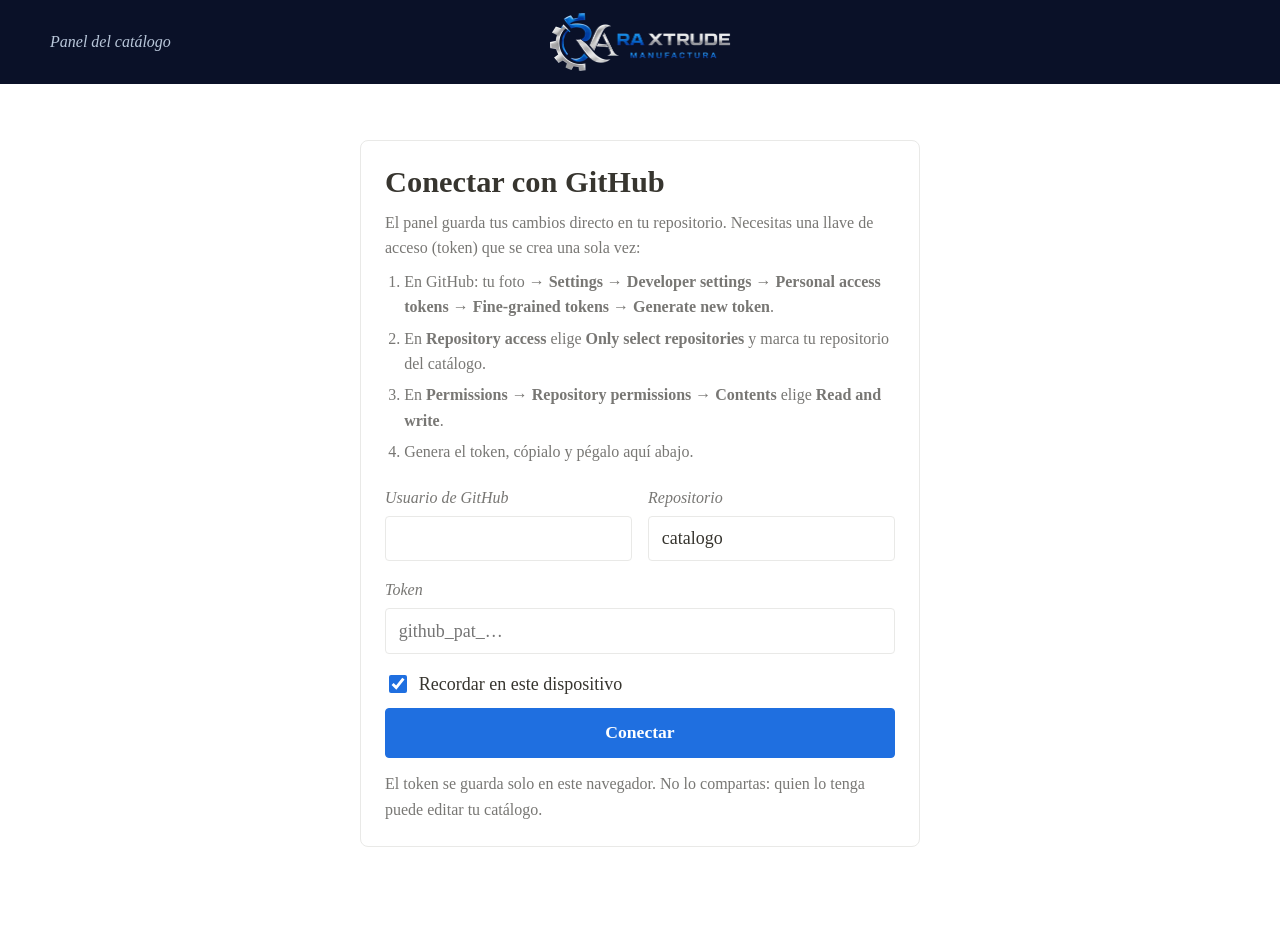
==== commit 17e0fd68: "Add files via upload" ====
--- a/admin.html
+++ b/admin.html
@@ -5,13 +5,13 @@
   <meta name="viewport" content="width=device-width, initial-scale=1, viewport-fit=cover">
   <meta name="robots" content="noindex, nofollow">
   <title>Panel del catálogo | RA Xtrude</title>
-  <meta name="theme-color" content="#0F1C2E">
+  <meta name="theme-color" content="#0A1128">
   <link rel="icon" type="image/png" href="marca/favicon.png">
   <link rel="apple-touch-icon" href="marca/icono-180.png">
   <link rel="stylesheet" href="estilos.css">
   <style>
     .barra-interior { gap: 1rem; }
-    .marca-panel { font: italic 400 var(--t-apoyo) var(--texto); color: var(--tenue); }
+    .marca-panel { font: italic 400 var(--t-apoyo) var(--texto); color: var(--marino-texto); }
     @media (max-width: 860px) {
       .barra-interior { grid-template-columns: 1fr; height: auto; padding-block: .6rem; justify-items: center; gap: .5rem; }
       .barra-interior .marca { grid-column: 1; }
@@ -20,10 +20,11 @@
     }
     .acciones { display: flex; align-items: center; gap: .6rem; }
     .estado { font-size: var(--t-nota); font-style: italic; color: var(--tenue); }
-    .estado.pendiente { color: #FFC56B; }
+    .barra .estado { color: var(--marino-texto); }
+    .barra .estado.pendiente { color: #FFC56B; }
     .btn:disabled { opacity: .45; cursor: not-allowed; }
-    .btn-peligro { background: transparent; color: #FF8A80; border-color: #6B3A40; }
-    .btn-peligro:hover { background: rgba(255, 138, 128, .1); }
+    .btn-peligro { background: transparent; color: #C62828; border-color: #E8B4B4; }
+    .btn-peligro:hover { background: rgba(198, 40, 40, .06); }
     .btn-chico { padding: .5rem .75rem; font-size: .95rem; }
 
     main.envoltura { padding-block: 1.5rem 4rem; }
@@ -36,17 +37,17 @@
     .conectar { max-width: 560px; margin: 2rem auto; }
     .conectar ol { color: var(--tenue); font-size: var(--t-apoyo); padding-left: 1.2rem; margin: .5rem 0 1.25rem; }
     .conectar li { margin-bottom: .35rem; }
-    .conectar code { color: var(--blanco); }
+    .conectar code { color: var(--tinta); }
 
     .campo { display: flex; flex-direction: column; gap: .35rem; margin-bottom: 1rem; min-width: 0; }
     .campo > span { font-size: var(--t-apoyo); font-style: italic; color: var(--tenue); }
     .campo input[type=text], .campo input[type=number], .campo input[type=password], .campo input[type=search], .campo select, .campo textarea, .entrada {
-      font: 400 var(--t-cuerpo) var(--texto); color: var(--blanco);
+      font: 400 var(--t-cuerpo) var(--texto); color: var(--tinta);
       background: var(--fondo); border: 1px solid var(--linea); border-radius: var(--radio);
       padding: .7rem .8rem; width: 100%;
     }
     .campo textarea { min-height: 90px; resize: vertical; }
-    .campo input:focus, .campo select:focus, .campo textarea:focus, .entrada:focus { outline: none; border-color: var(--azul); box-shadow: 0 0 0 3px rgba(76,154,255,.25); }
+    .campo input:focus, .campo select:focus, .campo textarea:focus, .entrada:focus { outline: none; border-color: var(--azul); box-shadow: 0 0 0 3px rgba(31,111,224,.2); }
     .campo input[readonly] { color: var(--tenue); }
     .fila { display: grid; gap: 0 1rem; grid-template-columns: repeat(auto-fit, minmax(170px, 1fr)); }
     .casilla { display: flex; align-items: center; gap: .55rem; margin-bottom: .6rem; cursor: pointer; }
@@ -57,7 +58,7 @@
       font: 400 1.125rem var(--texto); color: var(--tenue); background: none; border: 0;
       padding: .75rem 1rem; border-bottom: 2px solid transparent; cursor: pointer; margin-bottom: -1px;
     }
-    .pestanas button[aria-selected=true] { font-weight: 700; color: var(--blanco); border-bottom-color: var(--azul); }
+    .pestanas button[aria-selected=true] { font-weight: 700; color: var(--tinta); border-bottom-color: var(--azul); }
 
     .dos-columnas { display: grid; grid-template-columns: 320px 1fr; gap: 1.25rem; align-items: start; }
     .lista { position: sticky; top: 100px; background: var(--panel); border: 1px solid var(--linea); border-radius: 8px; overflow: hidden; }
@@ -66,15 +67,15 @@
     .lista li + li { border-top: 1px solid var(--linea); }
     .lista li button {
       width: 100%; display: grid; grid-template-columns: 46px 1fr; gap: .7rem; align-items: center;
-      background: none; border: 0; color: var(--blanco); text-align: left; padding: .6rem .9rem; cursor: pointer; font: inherit;
+      background: none; border: 0; color: var(--tinta); text-align: left; padding: .6rem .9rem; cursor: pointer; font: inherit;
     }
     .lista li button:hover { background: var(--panel-alto); }
-    .lista li button[aria-current=true] { background: rgba(76,154,255,.14); box-shadow: inset 3px 0 var(--azul); }
+    .lista li button[aria-current=true] { background: rgba(31,111,224,.08); box-shadow: inset 3px 0 var(--azul); }
     .lista img { width: 46px; height: 46px; object-fit: cover; border-radius: 4px; background: var(--capa); }
     .lista strong { display: block; font-weight: 700; font-size: 1.02rem; line-height: 1.25; }
     .lista small { color: var(--tenue); font-size: var(--t-nota); font-style: italic; }
     .marca-chica { font-size: .78rem; font-weight: 700; border-radius: 3px; padding: .05rem .35rem; margin-left: .3rem; }
-    .marca-chica.oculto { background: #3A4A5E; color: var(--tenue); }
+    .marca-chica.oculto { background: #E3E8EF; color: var(--tenue); }
     .marca-chica.nuevo { background: #FFC56B; color: #1A1206; }
 
     .formulario { background: var(--panel); border: 1px solid var(--linea); border-radius: 8px; padding: 1.5rem; }
@@ -87,13 +88,13 @@
     .foto-item { border: 1px solid var(--linea); border-radius: 6px; overflow: hidden; background: var(--fondo); }
     .foto-item img { width: 100%; aspect-ratio: 1; object-fit: cover; }
     .foto-item div { display: flex; gap: .3rem; padding: .4rem; }
-    .foto-item button { flex: 1; font: 400 .85rem var(--texto); background: var(--panel-alto); color: var(--blanco); border: 1px solid var(--linea); border-radius: 4px; padding: .35rem; cursor: pointer; }
+    .foto-item button { flex: 1; font: 400 .85rem var(--texto); background: var(--panel-alto); color: var(--tinta); border: 1px solid var(--linea); border-radius: 4px; padding: .35rem; cursor: pointer; }
     .foto-item .portada { font-size: .85rem; font-style: italic; color: var(--azul); padding: .35rem; text-align: center; flex: 1; }
     .subir {
       display: grid; place-items: center; text-align: center; gap: .3rem;
       border: 1px dashed var(--linea); border-radius: 6px; min-height: 130px; cursor: pointer; color: var(--tenue); font-size: var(--t-apoyo); padding: .5rem; position: relative;
     }
-    .subir:hover { border-color: var(--azul); color: var(--blanco); }
+    .subir:hover { border-color: var(--azul); color: var(--tinta); }
     .subir input { position: absolute; opacity: 0; width: 1px; height: 1px; }
     .subir svg { display: block; width: 26px; height: 26px; stroke: currentColor; fill: none; stroke-width: 1.8; stroke-linecap: round; }
     .pie-form { display: flex; justify-content: space-between; gap: 1rem; flex-wrap: wrap; border-top: 1px solid var(--linea); padding-top: 1.2rem; margin-top: .5rem; }
@@ -108,12 +109,12 @@
 
     .aviso {
       position: fixed; left: 50%; bottom: calc(1.25rem + env(safe-area-inset-bottom, 0px)); translate: -50% 0; z-index: 30;
-      background: var(--blanco); color: var(--fondo); font-weight: 700; font-size: var(--t-apoyo);
+      background: var(--tinta); color: #fff; font-weight: 700; font-size: var(--t-apoyo);
       padding: .75rem 1.1rem; border-radius: 6px; max-width: calc(100% - 2rem);
       opacity: 0; pointer-events: none; transition: opacity .2s;
     }
     .aviso.visible { opacity: 1; }
-    .aviso.error { background: #FF8A80; }
+    .aviso.error { background: #C62828; }
     .vacio-form { color: var(--tenue); text-align: center; padding: 3rem 1rem; }
 
     @media (max-width: 860px) {
@@ -127,7 +128,7 @@
     .pasos { color: var(--tenue); padding-left: 1.2rem; margin: .8rem 0 0; }
     .pasos li { margin-bottom: .5rem; }
     .pasos a, .ayuda a { color: var(--azul); }
-    .pasos b { color: var(--blanco); }
+    .pasos b { color: var(--tinta); }
     .visitas-cabeza { display: flex; justify-content: space-between; align-items: flex-start; gap: 1rem; flex-wrap: wrap; }
     .cifras { display: grid; grid-template-columns: repeat(auto-fit, minmax(180px, 1fr)); margin: 1.5rem 0; border: 1px solid var(--linea); border-radius: 8px; }
     .cifras > div { padding: 1.1rem 1.25rem; border-left: 1px solid var(--linea); }
@@ -140,7 +141,7 @@
     .tabla-visitas td { padding: .6rem .75rem; border-bottom: 1px solid var(--linea); }
     .tabla-visitas th:not(:first-child), .tabla-visitas td:not(:first-child) { text-align: right; width: 6rem; font-variant-numeric: tabular-nums; }
     .tabla-visitas .barra-v { display: block; height: 3px; margin-top: .35rem; background: var(--azul); border-radius: 2px; }
-    .tabla-visitas tr.sin td { color: #6F86A0; }
+    .tabla-visitas tr.sin td { color: var(--suave); }
     @media (max-width: 600px) { .cifras > div { border-left: 0; border-top: 1px solid var(--linea); } .cifras > div:first-child { border-top: 0; } }
   </style>
 </head>
--- a/estilos.css
+++ b/estilos.css
@@ -1,247 +1,232 @@
-/* RA Xtrude — catálogo. Paleta azul acero con blanco hielo. */
+/* RA Xtrude: catálogo con formato tipo Notion.
+   Parte 1: base compartida con el panel (admin.html). Parte 2: catálogo. */
+
 :root {
-  --fondo: #0F1C2E;
-  --panel: #15263D;
-  --panel-alto: #1B3049;
-  --linea: #2A4566;
-  --azul: #4C9AFF;
-  --azul-hondo: #2D6CDF;
-  --blanco: #EEF3F9;
-  --tenue: #9AB0C8;
-  --capa: #192D46;
-
-  /* Tipografía: Times New Roman con escala por jerarquía (razón 1.333) */
+  --fondo: #FFFFFF;
+  --panel: #FFFFFF;
+  --panel-alto: #F7F7F5;     /* gris de barra lateral de Notion */
+  --linea: #E9E9E7;
+  --hover: rgba(55, 53, 47, .06);
+  --azul: #1F6FE0;           /* azul del logo */
+  --azul-hondo: #1857B8;
+  --blanco: #FFFFFF;
+  --tinta: #37352F;          /* texto principal de Notion */
+  --tenue: #787774;          /* texto secundario */
+  --suave: #9B9A97;          /* letra chica */
+  --capa: #F1F1EF;           /* fondo de fotos */
+  --marino: #0A1128;         /* portada, mismo tono que el fondo del logo */
+  --marino-texto: #B9C7DA;
+  --sombra: rgba(15, 15, 15, .05) 0 0 0 1px, rgba(15, 15, 15, .1) 0 3px 6px, rgba(15, 15, 15, .2) 0 9px 24px;
+
   --display: "Times New Roman", Times, "Liberation Serif", "Nimbus Roman", serif;
   --texto: "Times New Roman", Times, "Liberation Serif", "Nimbus Roman", serif;
-  --t-titulo: clamp(2.6rem, 6.4vw, 4.75rem); /* h1 de la portada */
-  --t-seccion: clamp(1.75rem, 3vw, 2.1rem);  /* h2 */
-  --t-pieza: 1.42rem;                         /* h3, nombre de cada pieza */
+  --t-titulo: clamp(2.4rem, 5.5vw, 3.4rem);  /* título de página */
+  --t-seccion: clamp(1.6rem, 3vw, 1.9rem);   /* encabezados */
+  --t-pieza: 1.22rem;                         /* nombre en tarjeta */
   --t-cuerpo: 1.125rem;                       /* párrafos */
-  --t-apoyo: 1rem;                            /* botones, etiquetas, filtros */
+  --t-apoyo: 1rem;                            /* botones y etiquetas */
   --t-nota: .875rem;                          /* letra chica */
 
-  --radio: 6px;
-  color-scheme: dark;
+  --radio: 4px;
+  color-scheme: light;
   box-sizing: border-box;
   padding-top: env(safe-area-inset-top, 0px);
   padding-bottom: env(safe-area-inset-bottom, 0px);
 }
 *, *::before, *::after { box-sizing: inherit; }
-html { scroll-padding-top: calc(140px + env(safe-area-inset-top, 0px)); }
-body {
-  margin: 0;
-  background: var(--fondo);
-  color: var(--blanco);
-  font: 400 var(--t-cuerpo)/1.6 var(--texto);
-  -webkit-font-smoothing: antialiased;
-}
+html { scroll-padding-top: calc(60px + env(safe-area-inset-top, 0px)); }
+body { margin: 0; background: var(--fondo); color: var(--tinta); font: 400 var(--t-cuerpo)/1.6 var(--texto); -webkit-font-smoothing: antialiased; }
 img { max-width: 100%; display: block; }
 [hidden] { display: none !important; }
-h1, h2, h3 { font-family: var(--display); font-weight: 700; line-height: 1.12; margin: 0; }
+h1, h2, h3 { font-family: var(--display); font-weight: 700; line-height: 1.15; margin: 0; }
 a { color: inherit; }
-:focus-visible { outline: 2px solid var(--azul); outline-offset: 3px; }
-
+:focus-visible { outline: 2px solid var(--azul); outline-offset: 2px; }
 .envoltura { width: min(1180px, 100% - 2.5rem); margin-inline: auto; }
 .solo-lector { position: absolute; width: 1px; height: 1px; overflow: hidden; clip: rect(0 0 0 0); white-space: nowrap; }
-.saltar { position: absolute; left: -999px; top: 0; background: var(--azul); color: var(--fondo); padding: .5rem 1rem; z-index: 50; }
+.saltar { position: absolute; left: -999px; top: 0; background: var(--azul); color: #fff; padding: .5rem 1rem; z-index: 50; }
 .saltar:focus { left: 1rem; top: 1rem; }
 
 /* Botones */
 .btn {
   display: inline-flex; align-items: center; justify-content: center; gap: .5rem;
-  font: 700 var(--t-apoyo)/1 var(--texto);
-  text-decoration: none; cursor: pointer;
-  padding: .8rem 1.25rem; border-radius: var(--radio);
-  border: 1px solid var(--azul);
-  transition: background-color .15s, color .15s;
-}
-.btn-lleno { background: var(--azul); color: #06111F; }
-.btn-lleno:hover { background: #79B4FF; }
-.btn-borde { background: transparent; color: var(--blanco); }
-.btn-borde:hover { background: rgba(76, 154, 255, .14); }
-.btn-ancho { width: 100%; padding-block: 1rem; font-size: 1.125rem; }
-
-/* Barra superior */
-.barra {
-  position: sticky; top: env(safe-area-inset-top, 0px); z-index: 10;
-  background: rgba(15, 28, 46, .92);
-  backdrop-filter: blur(8px);
-  border-bottom: 1px solid var(--linea);
-}
+  font: 700 var(--t-apoyo)/1 var(--texto); text-decoration: none; cursor: pointer;
+  padding: .7rem 1.1rem; border-radius: var(--radio); border: 1px solid var(--azul);
+  transition: background-color .12s;
+}
+.btn-lleno { background: var(--azul); color: #fff; }
+.btn-lleno:hover { background: var(--azul-hondo); border-color: var(--azul-hondo); }
+.btn-borde { background: #fff; color: var(--tinta); border-color: var(--linea); }
+.btn-borde:hover { background: var(--hover); }
+.btn-ancho { width: 100%; padding-block: .95rem; font-size: 1.1rem; }
+
+/* Franja azul marino con el logo (panel) */
+.barra { position: sticky; top: env(safe-area-inset-top, 0px); z-index: 10; background: var(--marino); color: #fff; }
 .barra-interior { display: grid; grid-template-columns: 1fr auto 1fr; align-items: center; height: 84px; gap: 1rem; }
 .barra-interior > :last-child { justify-self: end; }
-.marca { grid-column: 2; display: flex; align-items: center; gap: .7rem; text-decoration: none; }
+.marca { grid-column: 2; display: flex; align-items: center; text-decoration: none; }
 .marca-logo { height: 60px; width: auto; }
-@media (max-width: 480px) { .marca-logo { height: 42px; } }
-.marca-icono { width: 30px; height: 30px; fill: none; stroke: var(--azul); stroke-width: 2.2; stroke-linejoin: round; }
-.marca-texto { font: 700 1.2rem/1 var(--display); letter-spacing: .02em; display: flex; flex-direction: column; }
-.marca-texto small { font: 500 .72rem/1.3 var(--texto); color: var(--tenue); letter-spacing: .04em; }
-.barra .btn { padding: .6rem 1rem; font-size: var(--t-apoyo); }
-
-/* Intro: líneas de capa como textura, el rasgo de la marca */
-.intro {
-  padding: clamp(2.5rem, 7vw, 5rem) 0 2rem;
-  background:
-    linear-gradient(180deg, transparent 55%, var(--fondo)),
-    repeating-linear-gradient(180deg, transparent 0 5px, rgba(76, 154, 255, .07) 5px 6px);
-}
-.intro h1 {
-  font-size: var(--t-titulo);
-  font-weight: 700;
-  line-height: 1.05;
-  max-width: 16ch;
-}
-.intro-texto { color: var(--tenue); font-size: 1.25rem; line-height: 1.55; max-width: 52ch; margin: 1.1rem 0 1.8rem; }
-
-.buscador { position: relative; max-width: 520px; }
-.buscador svg {
-  position: absolute; left: 1rem; top: 50%; translate: 0 -50%;
-  width: 20px; height: 20px; fill: none; stroke: var(--tenue); stroke-width: 2; stroke-linecap: round;
-}
-.buscador input {
-  width: 100%;
-  font: 400 var(--t-cuerpo) var(--texto); color: var(--blanco);
-  background: var(--panel); border: 1px solid var(--linea); border-radius: var(--radio);
-  padding: .9rem 1rem .9rem 2.9rem;
-}
-.buscador input::placeholder { color: #6F86A0; }
-.buscador input:focus { outline: none; border-color: var(--azul); box-shadow: 0 0 0 3px rgba(76, 154, 255, .25); }
-
-/* Categorías */
-.categorias {
-  position: sticky; top: calc(84px + env(safe-area-inset-top, 0px)); z-index: 9;
-  background: var(--fondo);
-  border-bottom: 1px solid var(--linea);
-}
-.categorias-interior { display: flex; gap: .5rem; overflow-x: auto; padding-block: .85rem; scrollbar-width: none; }
-.categorias-interior::-webkit-scrollbar { display: none; }
-.cat-btn {
-  flex: none;
-  font: 400 var(--t-apoyo)/1 var(--texto); color: var(--tenue);
-  background: transparent; border: 1px solid var(--linea); border-radius: 999px;
-  padding: .6rem 1rem; cursor: pointer;
-  display: inline-flex; gap: .5rem; align-items: center;
-}
-.cat-btn span { font-size: var(--t-nota); color: #6F86A0; }
-.cat-btn:hover { color: var(--blanco); border-color: var(--tenue); }
-.cat-btn[aria-pressed="true"] { font-weight: 700; background: var(--blanco); border-color: var(--blanco); color: var(--fondo); }
-.cat-btn[aria-pressed="true"] span { color: var(--azul-hondo); }
-
-/* Rejilla */
-.catalogo { padding-block: 1.5rem 4rem; }
-.conteo { color: var(--tenue); margin: 0 0 1.2rem; font-size: var(--t-apoyo); font-style: italic; }
-.rejilla { display: grid; gap: 1.25rem; grid-template-columns: repeat(auto-fill, minmax(260px, 1fr)); }
-
-.tarjeta {
-  display: flex; flex-direction: column;
-  text-decoration: none;
-  background: var(--panel);
-  border: 1px solid var(--linea);
-  border-radius: var(--radio);
-  overflow: hidden;
-  transition: border-color .15s;
-}
-.tarjeta:hover { border-color: var(--azul); }
-.tarjeta:hover .foto img { scale: 1.03; }
-.foto { aspect-ratio: 4 / 3; overflow: hidden; background: var(--capa); }
-.foto img { width: 100%; height: 100%; object-fit: cover; transition: scale .3s; }
-.cuerpo { padding: 1rem 1rem .9rem; flex: 1; display: flex; flex-direction: column; gap: .3rem; }
-.cat { margin: 0; font-size: var(--t-apoyo); color: var(--azul); font-style: italic; }
-.tarjeta h3 { font-size: var(--t-pieza); }
-.precio { margin: .35rem 0 0; font: 700 1.25rem var(--display); }
-.precio small { font: italic 400 var(--t-nota) var(--texto); color: var(--tenue); margin-right: .25rem; }
-.sello {
-  align-self: flex-start;
-  font-size: var(--t-nota); font-weight: 700; color: var(--fondo);
-  background: var(--azul); border-radius: 3px; padding: .15rem .45rem; margin-bottom: .2rem;
-}
-
-/* Ficha técnica: cuadro tipo plano de ingeniería */
-.ficha {
-  display: grid; grid-template-columns: 1.2fr 1fr .8fr;
-  margin: 0;
-  border-top: 1px solid var(--linea);
-}
-.ficha div { padding: .55rem .75rem; border-left: 1px solid var(--linea); min-width: 0; }
-.ficha div:first-child { border-left: 0; }
-.ficha dt { font-size: var(--t-nota); font-style: italic; color: #7890AA; }
-.ficha dd { margin: .1rem 0 0; font: 400 .95rem/1.3 var(--display); color: var(--blanco); overflow-wrap: anywhere; }
-
-.vacio { text-align: center; padding: 3rem 1rem; color: var(--tenue); }
-.vacio p { margin: 0 0 1rem; }
-
-/* Piezas a la medida */
-.medida { border-top: 1px solid var(--linea); background: var(--panel); }
-.medida-interior { display: flex; gap: 2rem; align-items: center; justify-content: space-between; padding-block: 2.5rem; flex-wrap: wrap; }
-.medida h2 { font-size: var(--t-seccion); margin-bottom: .5rem; }
-.medida p { color: var(--tenue); max-width: 60ch; margin: 0; }
-
-.pie { border-top: 1px solid var(--linea); }
-.pie-interior { display: flex; justify-content: space-between; gap: 1rem; flex-wrap: wrap; padding-block: 1.5rem; color: #7890AA; font-size: var(--t-nota); }
-.pie p { margin: 0; }
-.pie-redes a { color: var(--tenue); margin-left: 1rem; }
-
-/* Detalle (diálogo) */
-dialog {
-  padding: 0; border: 1px solid var(--linea); border-radius: 10px;
-  background: var(--panel); color: var(--blanco);
-  width: min(980px, 100% - 1.5rem); max-height: calc(100% - 2rem);
-}
-dialog::backdrop { background: rgba(5, 11, 20, .75); }
-dialog[open] { animation: abrir .2s ease-out; }
-@keyframes abrir { from { opacity: 0; translate: 0 12px; } }
-.d-caja { display: grid; grid-template-columns: 1.1fr 1fr; position: relative; }
-.d-cerrar {
-  position: absolute; top: .75rem; right: .75rem; z-index: 2;
-  width: 40px; height: 40px; border-radius: 50%;
-  background: rgba(15, 28, 46, .85); border: 1px solid var(--linea); cursor: pointer;
-  display: grid; place-items: center;
-}
-.d-cerrar svg { width: 18px; height: 18px; stroke: var(--blanco); stroke-width: 2; stroke-linecap: round; }
-.d-galeria { background: var(--capa); display: flex; flex-direction: column; }
-.d-foto { aspect-ratio: 1; flex: 1; min-height: 0; }
-.d-foto img { width: 100%; height: 100%; object-fit: cover; }
-.d-miniaturas { display: flex; gap: .5rem; padding: .6rem; overflow-x: auto; }
-.d-miniaturas:empty { display: none; }
-.d-miniaturas button { flex: none; width: 64px; height: 64px; padding: 0; border: 2px solid transparent; border-radius: 4px; overflow: hidden; cursor: pointer; background: none; }
-.d-miniaturas button[aria-current="true"] { border-color: var(--azul); }
-.d-miniaturas img { width: 100%; height: 100%; object-fit: cover; }
-
-.d-info { padding: 1.75rem 1.75rem 1.5rem; display: flex; flex-direction: column; gap: .35rem; }
-.d-info h2 { font-size: var(--t-seccion); padding-right: 2.5rem; }
-.d-info .precio { font-size: 1.5rem; }
-.d-desc { color: var(--tenue); margin: .5rem 0 .75rem; }
-
-.opciones { border: 0; padding: 0; margin: 0 0 .9rem; }
-.opciones legend { font-size: var(--t-apoyo); font-style: italic; color: var(--tenue); margin-bottom: .45rem; padding: 0; }
+.barra .btn { padding: .6rem 1rem; }
+.barra .btn-borde { background: transparent; color: #fff; border-color: rgba(255, 255, 255, .45); }
+.barra .btn-borde:hover { background: rgba(255, 255, 255, .1); border-color: #fff; }
+
+/* Etiquetas seleccionables (catálogo y panel) */
 .chips { display: flex; flex-wrap: wrap; gap: .4rem; }
 .chips label { position: relative; }
 .chips input { position: absolute; opacity: 0; inset: 0; margin: 0; cursor: pointer; }
 .chips span {
-  display: inline-block; padding: .45rem .8rem;
-  border: 1px solid var(--linea); border-radius: var(--radio);
-  font: 400 var(--t-apoyo)/1 var(--display); color: var(--tenue);
-}
-.chips input:checked + span { font-weight: 700; border-color: var(--azul); color: var(--blanco); background: rgba(76, 154, 255, .16); }
+  display: inline-block; padding: .3rem .65rem; border-radius: var(--radio);
+  background: #E3E2E0; color: #32302C; font: 400 var(--t-apoyo)/1.2 var(--texto);
+  box-shadow: inset 0 0 0 1px transparent;
+}
+.chips label:hover span { background: #D9D8D5; }
+.chips input:checked + span { background: #D3E5EF; color: #183347; font-weight: 700; box-shadow: inset 0 0 0 1.5px var(--azul); }
 .chips input:focus-visible + span { outline: 2px solid var(--azul); outline-offset: 2px; }
-.opcion-nota { margin: .45rem 0 0; font-size: var(--t-nota); color: var(--tenue); }
-
-.ficha-detalle { grid-template-columns: repeat(auto-fit, minmax(0, 1fr)); border: 1px solid var(--linea); border-radius: var(--radio); margin: .2rem 0 1.1rem; }
-.d-nota { margin: .6rem 0 0; font-size: var(--t-nota); font-style: italic; color: #7890AA; text-align: center; }
-
-@media (max-width: 760px) {
-  .d-caja { grid-template-columns: 1fr; }
-  .d-foto { aspect-ratio: 4 / 3; }
-  .d-info { padding: 1.25rem 1.25rem 0; }
-  .d-foto { flex: none; }
-  .d-pedido {
-    position: sticky; bottom: 0; margin-inline: -1.25rem;
-    padding: .9rem 1.25rem calc(.9rem + env(safe-area-inset-bottom, 0px));
-    background: var(--panel); border-top: 1px solid var(--linea);
-  }
+
+/* ===================== Catálogo ===================== */
+
+/* Barra superior blanca con ruta, como en Notion */
+.topbar { position: sticky; top: env(safe-area-inset-top, 0px); z-index: 10; background: rgba(255, 255, 255, .96); backdrop-filter: blur(6px); border-bottom: 1px solid var(--linea); }
+.topbar-interior { display: flex; align-items: center; justify-content: space-between; height: 48px; padding-inline: 1rem; gap: 1rem; }
+.ruta { display: flex; align-items: center; gap: .35rem; font-size: var(--t-apoyo); color: var(--tenue); min-width: 0; }
+.ruta a, .ruta span { text-decoration: none; padding: .15rem .35rem; border-radius: var(--radio); white-space: nowrap; overflow: hidden; text-overflow: ellipsis; }
+.ruta a:hover { background: var(--hover); }
+.ruta .actual { color: var(--tinta); }
+.ruta-sep { color: var(--suave); padding: 0 !important; }
+.ruta img { width: 20px; height: 20px; display: inline-block; vertical-align: -4px; margin-right: .3rem; }
+.topbar-accion { font: 400 var(--t-apoyo) var(--texto); color: var(--tinta); text-decoration: none; padding: .3rem .6rem; border-radius: var(--radio); white-space: nowrap; }
+.topbar-accion:hover { background: var(--hover); }
+
+/* Portada */
+.portada { background: var(--marino); height: clamp(170px, 26vw, 250px); display: grid; place-items: center; padding: 1rem; }
+.portada img { height: clamp(78px, 13vw, 120px); width: auto; }
+
+/* Página: columna centrada al estilo Notion */
+.pagina { width: min(1000px, 100% - 2.5rem); margin: 0 auto; padding: 2.75rem 0 4rem; text-align: center; }
+.titulo { font-size: var(--t-titulo); line-height: 1.1; margin-bottom: 1rem; }
+.propiedades { display: flex; flex-wrap: wrap; justify-content: center; gap: .4rem 1.4rem; color: var(--tenue); font-size: var(--t-apoyo); margin-bottom: 1.6rem; }
+.propiedades span { display: inline-flex; align-items: center; gap: .4rem; }
+
+.callout {
+  display: flex; gap: .75rem; align-items: flex-start; justify-content: center;
+  max-width: 720px; margin: 0 auto; padding: 1rem 1.25rem;
+  background: var(--panel-alto); border-radius: var(--radio); text-align: center;
+}
+.callout-icono { font-size: 1.3rem; line-height: 1.3; flex: none; }
+.callout p { margin: 0; }
+
+/* Base de datos */
+.db { margin-top: 3rem; }
+.db h2 { font-size: var(--t-seccion); margin-bottom: .9rem; }
+.vistas { display: flex; justify-content: center; gap: .25rem; flex-wrap: wrap; border-bottom: 1px solid var(--linea); padding-bottom: .5rem; }
+.vista {
+  font: 400 var(--t-apoyo)/1 var(--texto); color: var(--tenue); background: none; border: 0; cursor: pointer;
+  padding: .45rem .6rem; border-radius: var(--radio); position: relative; display: inline-flex; gap: .4rem; align-items: center;
+}
+.vista:hover { background: var(--hover); color: var(--tinta); }
+.vista span { font-size: var(--t-nota); color: var(--suave); }
+.vista[aria-pressed="true"] { color: var(--tinta); font-weight: 700; }
+.vista[aria-pressed="true"]::after { content: ""; position: absolute; left: .4rem; right: .4rem; bottom: -.55rem; height: 2px; background: var(--tinta); }
+
+.db-herramientas { display: flex; justify-content: center; align-items: center; gap: 1rem; flex-wrap: wrap; margin: 1rem 0 1.25rem; }
+.buscador { position: relative; width: min(360px, 100%); }
+.buscador svg { position: absolute; left: .7rem; top: 50%; translate: 0 -50%; width: 17px; height: 17px; fill: none; stroke: var(--suave); stroke-width: 2; stroke-linecap: round; }
+.buscador input {
+  width: 100%; font: 400 var(--t-apoyo) var(--texto); color: var(--tinta);
+  background: var(--panel-alto); border: 1px solid transparent; border-radius: var(--radio); padding: .55rem .8rem .55rem 2.2rem;
+}
+.buscador input::placeholder { color: var(--suave); }
+.buscador input:focus { outline: none; background: #fff; border-color: var(--azul); box-shadow: 0 0 0 3px rgba(31, 111, 224, .15); }
+.conteo { color: var(--suave); font-size: var(--t-nota); margin: 0; }
+
+/* Galería */
+.galeria { display: grid; gap: 1rem; grid-template-columns: repeat(auto-fill, minmax(230px, 1fr)); text-align: center; }
+.tarjeta {
+  display: flex; flex-direction: column; text-decoration: none; background: #fff;
+  border-radius: var(--radio); overflow: hidden;
+  box-shadow: rgba(15, 15, 15, .1) 0 0 0 1px, rgba(15, 15, 15, .1) 0 2px 4px;
+  transition: background-color .12s;
+}
+.tarjeta:hover { background: #FBFBFA; }
+.tarjeta:hover .foto img { scale: 1.03; }
+.foto { aspect-ratio: 4 / 3; overflow: hidden; background: var(--capa); border-bottom: 1px solid var(--linea); }
+.foto img { width: 100%; height: 100%; object-fit: cover; transition: scale .3s; }
+.cuerpo { padding: .8rem .9rem 1rem; display: flex; flex-direction: column; align-items: center; gap: .45rem; flex: 1; }
+.tarjeta h3 { font-size: var(--t-pieza); line-height: 1.25; }
+.precio { margin: 0; font-size: 1.05rem; }
+.precio small { font-style: italic; color: var(--tenue); font-size: var(--t-nota); margin-right: .25rem; }
+.etiquetas { display: flex; flex-wrap: wrap; gap: .3rem; justify-content: center; }
+.tag { display: inline-block; font-size: .9rem; line-height: 1.2; padding: .15rem .45rem; border-radius: 3px; background: #E3E2E0; color: #32302C; white-space: nowrap; }
+.entrega { margin: auto 0 0; font-size: var(--t-nota); color: var(--tenue); font-style: italic; }
+
+/* Colores de etiqueta de Notion */
+.c-gris { background: #E3E2E0; color: #32302C; }
+.c-cafe { background: #EEE0DA; color: #442A1E; }
+.c-naranja { background: #FADEC9; color: #49290E; }
+.c-amarillo { background: #FDECC8; color: #402C1B; }
+.c-verde { background: #DBEDDB; color: #1C3829; }
+.c-azul { background: #D3E5EF; color: #183347; }
+.c-morado { background: #E8DEEE; color: #412454; }
+.c-rosa { background: #F5E0E9; color: #4C2337; }
+.c-rojo { background: #FFE2DD; color: #5D1715; }
+
+.vacio { padding: 3rem 1rem; color: var(--tenue); }
+.vacio p { margin: 0 0 1rem; }
+
+.callout-azul { background: #E7F3F8; margin-top: 3.5rem; flex-direction: column; align-items: center; text-align: center; padding: 1.75rem 1.5rem; }
+.callout-azul h2 { font-size: var(--t-seccion); }
+.callout-azul p { color: var(--tenue); max-width: 58ch; }
+
+.pie { border-top: 1px solid var(--linea); text-align: center; color: var(--suave); font-size: var(--t-nota); padding: 1.5rem 1rem; }
+.pie p { margin: .2rem 0; }
+.pie a { color: var(--tenue); margin: 0 .5rem; }
+
+/* Ficha como página de Notion (center peek) */
+dialog {
+  padding: 0; border: 0; border-radius: 6px; background: #fff; color: var(--tinta);
+  width: min(820px, 100% - 1.5rem); max-height: calc(100% - 3rem); box-shadow: var(--sombra);
+}
+dialog::backdrop { background: rgba(15, 15, 15, .45); }
+dialog[open] { animation: abrir .18s ease-out; }
+@keyframes abrir { from { opacity: 0; scale: .98; } }
+.d-cerrar {
+  position: absolute; top: .7rem; right: .7rem; z-index: 2; width: 34px; height: 34px; border-radius: var(--radio);
+  background: rgba(255, 255, 255, .9); border: 0; cursor: pointer; display: grid; place-items: center; box-shadow: rgba(15, 15, 15, .1) 0 0 0 1px;
+}
+.d-cerrar:hover { background: #fff; }
+.d-cerrar svg { width: 16px; height: 16px; stroke: var(--tinta); stroke-width: 2; stroke-linecap: round; }
+.d-caja { position: relative; }
+.d-portada { background: var(--capa); }
+.d-foto { height: clamp(220px, 42vw, 380px); }
+.d-foto img { width: 100%; height: 100%; object-fit: cover; }
+.d-foto img.provisional { object-fit: contain; }
+.d-miniaturas { display: flex; gap: .5rem; padding: .6rem; overflow-x: auto; justify-content: center; border-bottom: 1px solid var(--linea); }
+.d-miniaturas:empty { display: none; }
+.d-miniaturas button { flex: none; width: 58px; height: 58px; padding: 0; border: 2px solid transparent; border-radius: var(--radio); overflow: hidden; cursor: pointer; background: none; }
+.d-miniaturas button[aria-current="true"] { border-color: var(--azul); }
+.d-miniaturas img { width: 100%; height: 100%; object-fit: cover; }
+
+.d-info { padding: 1.75rem clamp(1.25rem, 7%, 4rem) 0; text-align: center; }
+.d-ruta { font-size: var(--t-nota); color: var(--suave); margin: 0 0 .6rem; }
+.d-info h2 { font-size: clamp(1.8rem, 4vw, 2.4rem); margin-bottom: .6rem; }
+.d-desc { color: var(--tenue); margin: 0 auto 1.4rem; max-width: 56ch; }
+
+.props { max-width: 560px; margin: 0 auto 1.5rem; text-align: left; border-top: 1px solid var(--linea); }
+.prop { display: grid; grid-template-columns: 9.5rem 1fr; gap: .75rem; align-items: start; padding: .55rem .25rem; border-bottom: 1px solid var(--linea); }
+.prop-nombre { color: var(--tenue); font-size: var(--t-apoyo); display: flex; align-items: center; gap: .45rem; padding-top: .2rem; }
+.prop-nombre svg { width: 15px; height: 15px; flex: none; fill: none; stroke: var(--suave); stroke-width: 1.8; stroke-linecap: round; stroke-linejoin: round; }
+.prop-valor { min-width: 0; padding-top: .15rem; }
+.prop-nota { margin: .45rem 0 0; font-size: var(--t-nota); color: var(--tenue); font-style: italic; }
+.d-pedido { max-width: 560px; margin: 0 auto; position: sticky; bottom: 0; background: #fff; padding: .8rem 0 calc(.8rem + env(safe-area-inset-bottom, 0px)); border-top: 1px solid var(--linea); }
+.d-nota { margin: .6rem 0 0; font-size: var(--t-nota); font-style: italic; color: var(--suave); }
+
+@media (max-width: 640px) {
+  .ruta-sep.s2, #ruta-cat, .solo-ancho { display: none !important; }
+  .pagina { padding-top: 2rem; }
+  .galeria { grid-template-columns: 1fr 1fr; gap: .75rem; }
+  .cuerpo { padding: .65rem .6rem .8rem; }
+  .tarjeta h3 { font-size: 1.05rem; }
+  .prop { grid-template-columns: 7rem 1fr; }
   dialog { width: 100%; max-width: 100%; max-height: 100%; height: 100%; border-radius: 0; margin: 0; }
-  .medida-interior .btn { width: 100%; }
-}
-@media (prefers-reduced-motion: reduce) {
-  *, *::before, *::after { animation: none !important; transition: none !important; }
-}
+}
+@media (max-width: 380px) { .galeria { grid-template-columns: 1fr; } }
+@media (prefers-reduced-motion: reduce) { *, *::before, *::after { animation: none !important; transition: none !important; } }
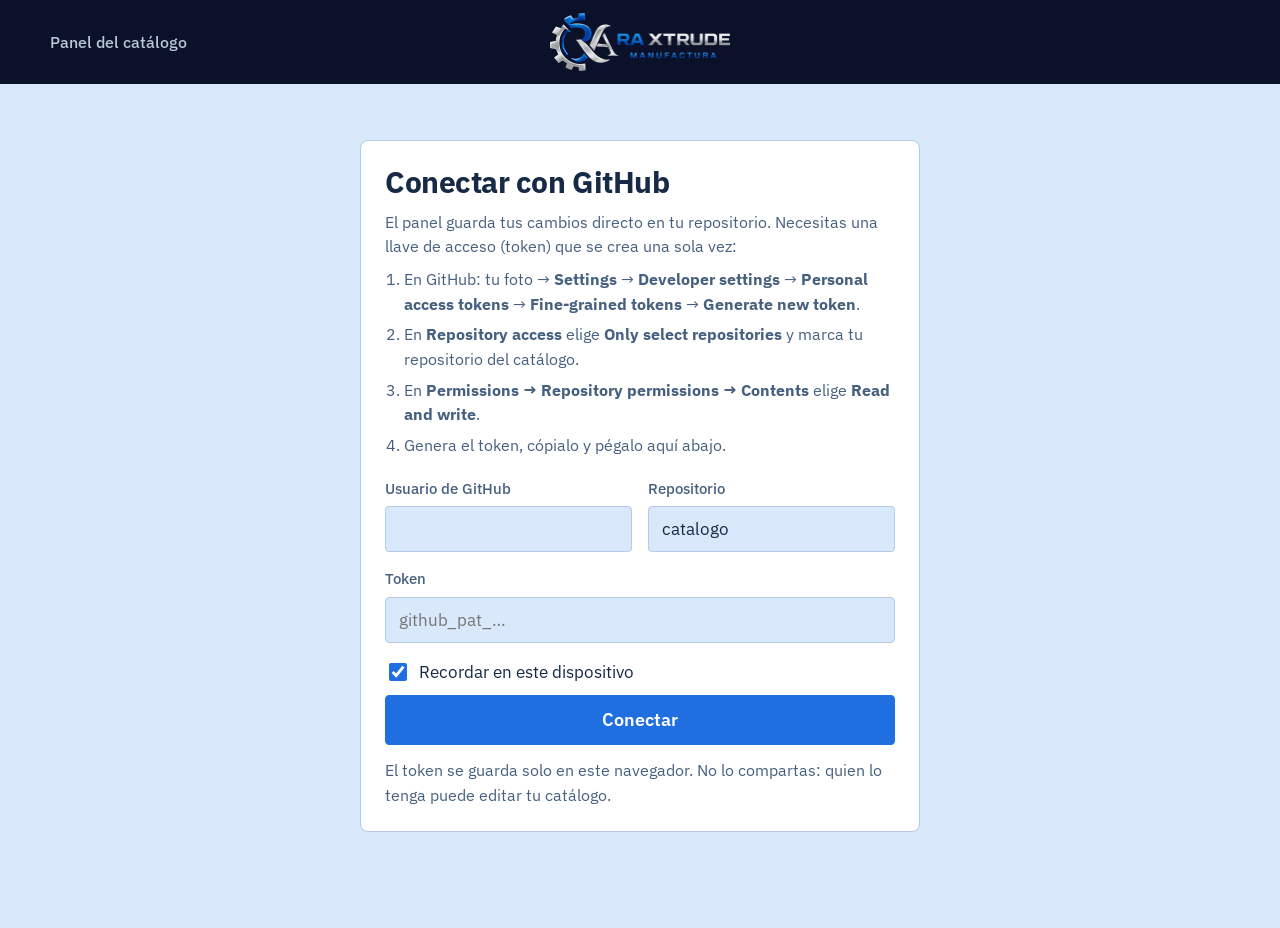
==== commit 009f2894: "Add files via upload" ====
--- a/admin.html
+++ b/admin.html
@@ -8,10 +8,13 @@
   <meta name="theme-color" content="#0A1128">
   <link rel="icon" type="image/png" href="marca/favicon.png">
   <link rel="apple-touch-icon" href="marca/icono-180.png">
+  <link rel="preconnect" href="https://fonts.googleapis.com">
+  <link rel="preconnect" href="https://fonts.gstatic.com" crossorigin>
+  <link href="https://fonts.googleapis.com/css2?family=IBM+Plex+Sans:ital,wght@0,400;0,500;0,600;0,700;1,400&display=swap" rel="stylesheet">
   <link rel="stylesheet" href="estilos.css">
   <style>
     .barra-interior { gap: 1rem; }
-    .marca-panel { font: italic 400 var(--t-apoyo) var(--texto); color: var(--marino-texto); }
+    .marca-panel { font: 500 var(--t-apoyo) var(--texto); color: var(--marino-texto); }
     @media (max-width: 860px) {
       .barra-interior { grid-template-columns: 1fr; height: auto; padding-block: .6rem; justify-items: center; gap: .5rem; }
       .barra-interior .marca { grid-column: 1; }
@@ -19,7 +22,7 @@
       .marca-panel { display: none; }
     }
     .acciones { display: flex; align-items: center; gap: .6rem; }
-    .estado { font-size: var(--t-nota); font-style: italic; color: var(--tenue); }
+    .estado { font-size: var(--t-nota); color: var(--tenue); }
     .barra .estado { color: var(--marino-texto); }
     .barra .estado.pendiente { color: #FFC56B; }
     .btn:disabled { opacity: .45; cursor: not-allowed; }
@@ -40,7 +43,7 @@
     .conectar code { color: var(--tinta); }
 
     .campo { display: flex; flex-direction: column; gap: .35rem; margin-bottom: 1rem; min-width: 0; }
-    .campo > span { font-size: var(--t-apoyo); font-style: italic; color: var(--tenue); }
+    .campo > span { font-size: .92rem; font-weight: 500; color: var(--tenue); }
     .campo input[type=text], .campo input[type=number], .campo input[type=password], .campo input[type=search], .campo select, .campo textarea, .entrada {
       font: 400 var(--t-cuerpo) var(--texto); color: var(--tinta);
       background: var(--fondo); border: 1px solid var(--linea); border-radius: var(--radio);
@@ -72,8 +75,8 @@
     .lista li button:hover { background: var(--panel-alto); }
     .lista li button[aria-current=true] { background: rgba(31,111,224,.08); box-shadow: inset 3px 0 var(--azul); }
     .lista img { width: 46px; height: 46px; object-fit: cover; border-radius: 4px; background: var(--capa); }
-    .lista strong { display: block; font-weight: 700; font-size: 1.02rem; line-height: 1.25; }
-    .lista small { color: var(--tenue); font-size: var(--t-nota); font-style: italic; }
+    .lista strong { display: block; font-weight: 600; font-size: 1.02rem; line-height: 1.25; }
+    .lista small { color: var(--tenue); font-size: var(--t-nota); }
     .marca-chica { font-size: .78rem; font-weight: 700; border-radius: 3px; padding: .05rem .35rem; margin-left: .3rem; }
     .marca-chica.oculto { background: #E3E8EF; color: var(--tenue); }
     .marca-chica.nuevo { background: #FFC56B; color: #1A1206; }
@@ -81,7 +84,7 @@
     .formulario { background: var(--panel); border: 1px solid var(--linea); border-radius: 8px; padding: 1.5rem; }
     .formulario h2 { font-size: var(--t-seccion); margin-bottom: 1.2rem; }
     .grupo { border: 0; padding: 0; margin: 0 0 1rem; }
-    .grupo legend { font-size: var(--t-apoyo); font-style: italic; color: var(--tenue); margin-bottom: .45rem; padding: 0; }
+    .grupo legend { font-size: .92rem; font-weight: 500; color: var(--tenue); margin-bottom: .45rem; padding: 0; }
     .chips label { cursor: pointer; }
 
     .fotos { display: grid; grid-template-columns: repeat(auto-fill, minmax(130px, 1fr)); gap: .75rem; }
@@ -89,7 +92,7 @@
     .foto-item img { width: 100%; aspect-ratio: 1; object-fit: cover; }
     .foto-item div { display: flex; gap: .3rem; padding: .4rem; }
     .foto-item button { flex: 1; font: 400 .85rem var(--texto); background: var(--panel-alto); color: var(--tinta); border: 1px solid var(--linea); border-radius: 4px; padding: .35rem; cursor: pointer; }
-    .foto-item .portada { font-size: .85rem; font-style: italic; color: var(--azul); padding: .35rem; text-align: center; flex: 1; }
+    .foto-item .portada { font-size: .85rem; font-weight: 500; color: var(--azul); padding: .35rem; text-align: center; flex: 1; }
     .subir {
       display: grid; place-items: center; text-align: center; gap: .3rem;
       border: 1px dashed var(--linea); border-radius: 6px; min-height: 130px; cursor: pointer; color: var(--tenue); font-size: var(--t-apoyo); padding: .5rem; position: relative;
@@ -133,11 +136,11 @@
     .cifras { display: grid; grid-template-columns: repeat(auto-fit, minmax(180px, 1fr)); margin: 1.5rem 0; border: 1px solid var(--linea); border-radius: 8px; }
     .cifras > div { padding: 1.1rem 1.25rem; border-left: 1px solid var(--linea); }
     .cifras > div:first-child { border-left: 0; }
-    .cifra { display: block; font: 700 2.6rem/1 var(--display); }
-    .cifra-nombre { display: block; margin-top: .4rem; color: var(--tenue); font-style: italic; }
+    .cifra { display: block; font: 600 2.4rem/1 var(--display); font-variant-numeric: tabular-nums; letter-spacing: -.02em; }
+    .cifra-nombre { display: block; margin-top: .4rem; color: var(--tenue); }
     .tabla-visitas-caja { overflow-x: auto; }
     .tabla-visitas { width: 100%; border-collapse: collapse; font-size: var(--t-apoyo); }
-    .tabla-visitas th { text-align: left; font-weight: 400; font-style: italic; color: var(--tenue); padding: .5rem .75rem; border-bottom: 1px solid var(--linea); }
+    .tabla-visitas th { text-align: left; font-weight: 500; color: var(--tenue); padding: .5rem .75rem; border-bottom: 1px solid var(--linea); }
     .tabla-visitas td { padding: .6rem .75rem; border-bottom: 1px solid var(--linea); }
     .tabla-visitas th:not(:first-child), .tabla-visitas td:not(:first-child) { text-align: right; width: 6rem; font-variant-numeric: tabular-nums; }
     .tabla-visitas .barra-v { display: block; height: 3px; margin-top: .35rem; background: var(--azul); border-radius: 2px; }
--- a/estilos.css
+++ b/estilos.css
@@ -2,28 +2,28 @@
    Parte 1: base compartida con el panel (admin.html). Parte 2: catálogo. */
 
 :root {
-  --fondo: #FFFFFF;
+  --fondo: #D9E8FB;          /* azul cielo claro, contrasta con el marino del logo */
   --panel: #FFFFFF;
-  --panel-alto: #F7F7F5;     /* gris de barra lateral de Notion */
-  --linea: #E9E9E7;
-  --hover: rgba(55, 53, 47, .06);
+  --panel-alto: #C8DCF6;
+  --linea: #B3CAE8;
+  --hover: rgba(24, 87, 184, .08);
   --azul: #1F6FE0;           /* azul del logo */
   --azul-hondo: #1857B8;
   --blanco: #FFFFFF;
-  --tinta: #37352F;          /* texto principal de Notion */
-  --tenue: #787774;          /* texto secundario */
-  --suave: #9B9A97;          /* letra chica */
-  --capa: #F1F1EF;           /* fondo de fotos */
+  --tinta: #172A45;          /* texto principal, azul casi negro */
+  --tenue: #46607F;          /* texto secundario */
+  --suave: #55708F;          /* letra chica */
+  --capa: #E4EEFA;           /* fondo de fotos */
   --marino: #0A1128;         /* portada, mismo tono que el fondo del logo */
   --marino-texto: #B9C7DA;
   --sombra: rgba(15, 15, 15, .05) 0 0 0 1px, rgba(15, 15, 15, .1) 0 3px 6px, rgba(15, 15, 15, .2) 0 9px 24px;
 
-  --display: "Times New Roman", Times, "Liberation Serif", "Nimbus Roman", serif;
-  --texto: "Times New Roman", Times, "Liberation Serif", "Nimbus Roman", serif;
-  --t-titulo: clamp(2.4rem, 5.5vw, 3.4rem);  /* título de página */
+  --display: "IBM Plex Sans", "Segoe UI", Roboto, "Helvetica Neue", Arial, sans-serif;
+  --texto: "IBM Plex Sans", "Segoe UI", Roboto, "Helvetica Neue", Arial, sans-serif;
+  --t-titulo: clamp(2.2rem, 5vw, 3.1rem);    /* título de página */
   --t-seccion: clamp(1.6rem, 3vw, 1.9rem);   /* encabezados */
-  --t-pieza: 1.22rem;                         /* nombre en tarjeta */
-  --t-cuerpo: 1.125rem;                       /* párrafos */
+  --t-pieza: 1.12rem;                         /* nombre en tarjeta */
+  --t-cuerpo: 1.0625rem;                      /* párrafos */
   --t-apoyo: 1rem;                            /* botones y etiquetas */
   --t-nota: .875rem;                          /* letra chica */
 
@@ -35,10 +35,10 @@
 }
 *, *::before, *::after { box-sizing: inherit; }
 html { scroll-padding-top: calc(60px + env(safe-area-inset-top, 0px)); }
-body { margin: 0; background: var(--fondo); color: var(--tinta); font: 400 var(--t-cuerpo)/1.6 var(--texto); -webkit-font-smoothing: antialiased; }
+body { margin: 0; background: var(--fondo); color: var(--tinta); font: 400 var(--t-cuerpo)/1.55 var(--texto); -webkit-font-smoothing: antialiased; }
 img { max-width: 100%; display: block; }
 [hidden] { display: none !important; }
-h1, h2, h3 { font-family: var(--display); font-weight: 700; line-height: 1.15; margin: 0; }
+h1, h2, h3 { font-family: var(--display); font-weight: 700; line-height: 1.15; letter-spacing: -.015em; margin: 0; }
 a { color: inherit; }
 :focus-visible { outline: 2px solid var(--azul); outline-offset: 2px; }
 .envoltura { width: min(1180px, 100% - 2.5rem); margin-inline: auto; }
@@ -49,7 +49,7 @@
 /* Botones */
 .btn {
   display: inline-flex; align-items: center; justify-content: center; gap: .5rem;
-  font: 700 var(--t-apoyo)/1 var(--texto); text-decoration: none; cursor: pointer;
+  font: 600 var(--t-apoyo)/1 var(--texto); text-decoration: none; cursor: pointer;
   padding: .7rem 1.1rem; border-radius: var(--radio); border: 1px solid var(--azul);
   transition: background-color .12s;
 }
@@ -75,17 +75,17 @@
 .chips input { position: absolute; opacity: 0; inset: 0; margin: 0; cursor: pointer; }
 .chips span {
   display: inline-block; padding: .3rem .65rem; border-radius: var(--radio);
-  background: #E3E2E0; color: #32302C; font: 400 var(--t-apoyo)/1.2 var(--texto);
+  background: #E3E2E0; color: #32302C; font: 400 .95rem/1.2 var(--texto);
   box-shadow: inset 0 0 0 1px transparent;
 }
 .chips label:hover span { background: #D9D8D5; }
-.chips input:checked + span { background: #D3E5EF; color: #183347; font-weight: 700; box-shadow: inset 0 0 0 1.5px var(--azul); }
+.chips input:checked + span { background: #D3E5EF; color: #183347; font-weight: 600; box-shadow: inset 0 0 0 1.5px var(--azul); }
 .chips input:focus-visible + span { outline: 2px solid var(--azul); outline-offset: 2px; }
 
 /* ===================== Catálogo ===================== */
 
 /* Barra superior blanca con ruta, como en Notion */
-.topbar { position: sticky; top: env(safe-area-inset-top, 0px); z-index: 10; background: rgba(255, 255, 255, .96); backdrop-filter: blur(6px); border-bottom: 1px solid var(--linea); }
+.topbar { position: sticky; top: env(safe-area-inset-top, 0px); z-index: 10; background: rgba(217, 232, 251, .95); backdrop-filter: blur(6px); border-bottom: 1px solid var(--linea); }
 .topbar-interior { display: flex; align-items: center; justify-content: space-between; height: 48px; padding-inline: 1rem; gap: 1rem; }
 .ruta { display: flex; align-items: center; gap: .35rem; font-size: var(--t-apoyo); color: var(--tenue); min-width: 0; }
 .ruta a, .ruta span { text-decoration: none; padding: .15rem .35rem; border-radius: var(--radio); white-space: nowrap; overflow: hidden; text-overflow: ellipsis; }
@@ -102,14 +102,14 @@
 
 /* Página: columna centrada al estilo Notion */
 .pagina { width: min(1000px, 100% - 2.5rem); margin: 0 auto; padding: 2.75rem 0 4rem; text-align: center; }
-.titulo { font-size: var(--t-titulo); line-height: 1.1; margin-bottom: 1rem; }
+.titulo { font-size: var(--t-titulo); line-height: 1.1; letter-spacing: -.02em; margin-bottom: 1rem; }
 .propiedades { display: flex; flex-wrap: wrap; justify-content: center; gap: .4rem 1.4rem; color: var(--tenue); font-size: var(--t-apoyo); margin-bottom: 1.6rem; }
 .propiedades span { display: inline-flex; align-items: center; gap: .4rem; }
 
 .callout {
   display: flex; gap: .75rem; align-items: flex-start; justify-content: center;
   max-width: 720px; margin: 0 auto; padding: 1rem 1.25rem;
-  background: var(--panel-alto); border-radius: var(--radio); text-align: center;
+  background: var(--panel); border: 1px solid var(--linea); border-radius: var(--radio); text-align: center;
 }
 .callout-icono { font-size: 1.3rem; line-height: 1.3; flex: none; }
 .callout p { margin: 0; }
@@ -124,7 +124,7 @@
 }
 .vista:hover { background: var(--hover); color: var(--tinta); }
 .vista span { font-size: var(--t-nota); color: var(--suave); }
-.vista[aria-pressed="true"] { color: var(--tinta); font-weight: 700; }
+.vista[aria-pressed="true"] { color: var(--tinta); font-weight: 600; }
 .vista[aria-pressed="true"]::after { content: ""; position: absolute; left: .4rem; right: .4rem; bottom: -.55rem; height: 2px; background: var(--tinta); }
 
 .db-herramientas { display: flex; justify-content: center; align-items: center; gap: 1rem; flex-wrap: wrap; margin: 1rem 0 1.25rem; }
@@ -132,7 +132,7 @@
 .buscador svg { position: absolute; left: .7rem; top: 50%; translate: 0 -50%; width: 17px; height: 17px; fill: none; stroke: var(--suave); stroke-width: 2; stroke-linecap: round; }
 .buscador input {
   width: 100%; font: 400 var(--t-apoyo) var(--texto); color: var(--tinta);
-  background: var(--panel-alto); border: 1px solid transparent; border-radius: var(--radio); padding: .55rem .8rem .55rem 2.2rem;
+  background: var(--panel); border: 1px solid var(--linea); border-radius: var(--radio); padding: .55rem .8rem .55rem 2.2rem;
 }
 .buscador input::placeholder { color: var(--suave); }
 .buscador input:focus { outline: none; background: #fff; border-color: var(--azul); box-shadow: 0 0 0 3px rgba(31, 111, 224, .15); }
@@ -143,20 +143,20 @@
 .tarjeta {
   display: flex; flex-direction: column; text-decoration: none; background: #fff;
   border-radius: var(--radio); overflow: hidden;
-  box-shadow: rgba(15, 15, 15, .1) 0 0 0 1px, rgba(15, 15, 15, .1) 0 2px 4px;
+  box-shadow: rgba(23, 42, 69, .1) 0 0 0 1px, rgba(23, 42, 69, .08) 0 2px 6px;
   transition: background-color .12s;
 }
-.tarjeta:hover { background: #FBFBFA; }
+.tarjeta:hover { background: #FAFCFF; box-shadow: rgba(31, 111, 224, .45) 0 0 0 1px, rgba(23, 42, 69, .12) 0 4px 12px; }
 .tarjeta:hover .foto img { scale: 1.03; }
 .foto { aspect-ratio: 4 / 3; overflow: hidden; background: var(--capa); border-bottom: 1px solid var(--linea); }
 .foto img { width: 100%; height: 100%; object-fit: cover; transition: scale .3s; }
 .cuerpo { padding: .8rem .9rem 1rem; display: flex; flex-direction: column; align-items: center; gap: .45rem; flex: 1; }
-.tarjeta h3 { font-size: var(--t-pieza); line-height: 1.25; }
-.precio { margin: 0; font-size: 1.05rem; }
-.precio small { font-style: italic; color: var(--tenue); font-size: var(--t-nota); margin-right: .25rem; }
+.tarjeta h3 { font-size: var(--t-pieza); font-weight: 600; line-height: 1.25; }
+.precio { margin: 0; font-size: 1.05rem; font-weight: 600; font-variant-numeric: tabular-nums; }
+.precio small { font-weight: 400; color: var(--tenue); font-size: var(--t-nota); margin-right: .25rem; }
 .etiquetas { display: flex; flex-wrap: wrap; gap: .3rem; justify-content: center; }
-.tag { display: inline-block; font-size: .9rem; line-height: 1.2; padding: .15rem .45rem; border-radius: 3px; background: #E3E2E0; color: #32302C; white-space: nowrap; }
-.entrega { margin: auto 0 0; font-size: var(--t-nota); color: var(--tenue); font-style: italic; }
+.tag { display: inline-block; font-size: .82rem; line-height: 1.2; padding: .15rem .45rem; border-radius: 3px; background: #E3E2E0; color: #32302C; white-space: nowrap; }
+.entrega { margin: auto 0 0; font-size: var(--t-nota); color: var(--tenue); }
 
 /* Colores de etiqueta de Notion */
 .c-gris { background: #E3E2E0; color: #32302C; }
@@ -172,7 +172,7 @@
 .vacio { padding: 3rem 1rem; color: var(--tenue); }
 .vacio p { margin: 0 0 1rem; }
 
-.callout-azul { background: #E7F3F8; margin-top: 3.5rem; flex-direction: column; align-items: center; text-align: center; padding: 1.75rem 1.5rem; }
+.callout-azul { background: #BCD4F4; border-color: #A3C1EC; margin-top: 3.5rem; flex-direction: column; align-items: center; text-align: center; padding: 1.75rem 1.5rem; }
 .callout-azul h2 { font-size: var(--t-seccion); }
 .callout-azul p { color: var(--tenue); max-width: 58ch; }
 
